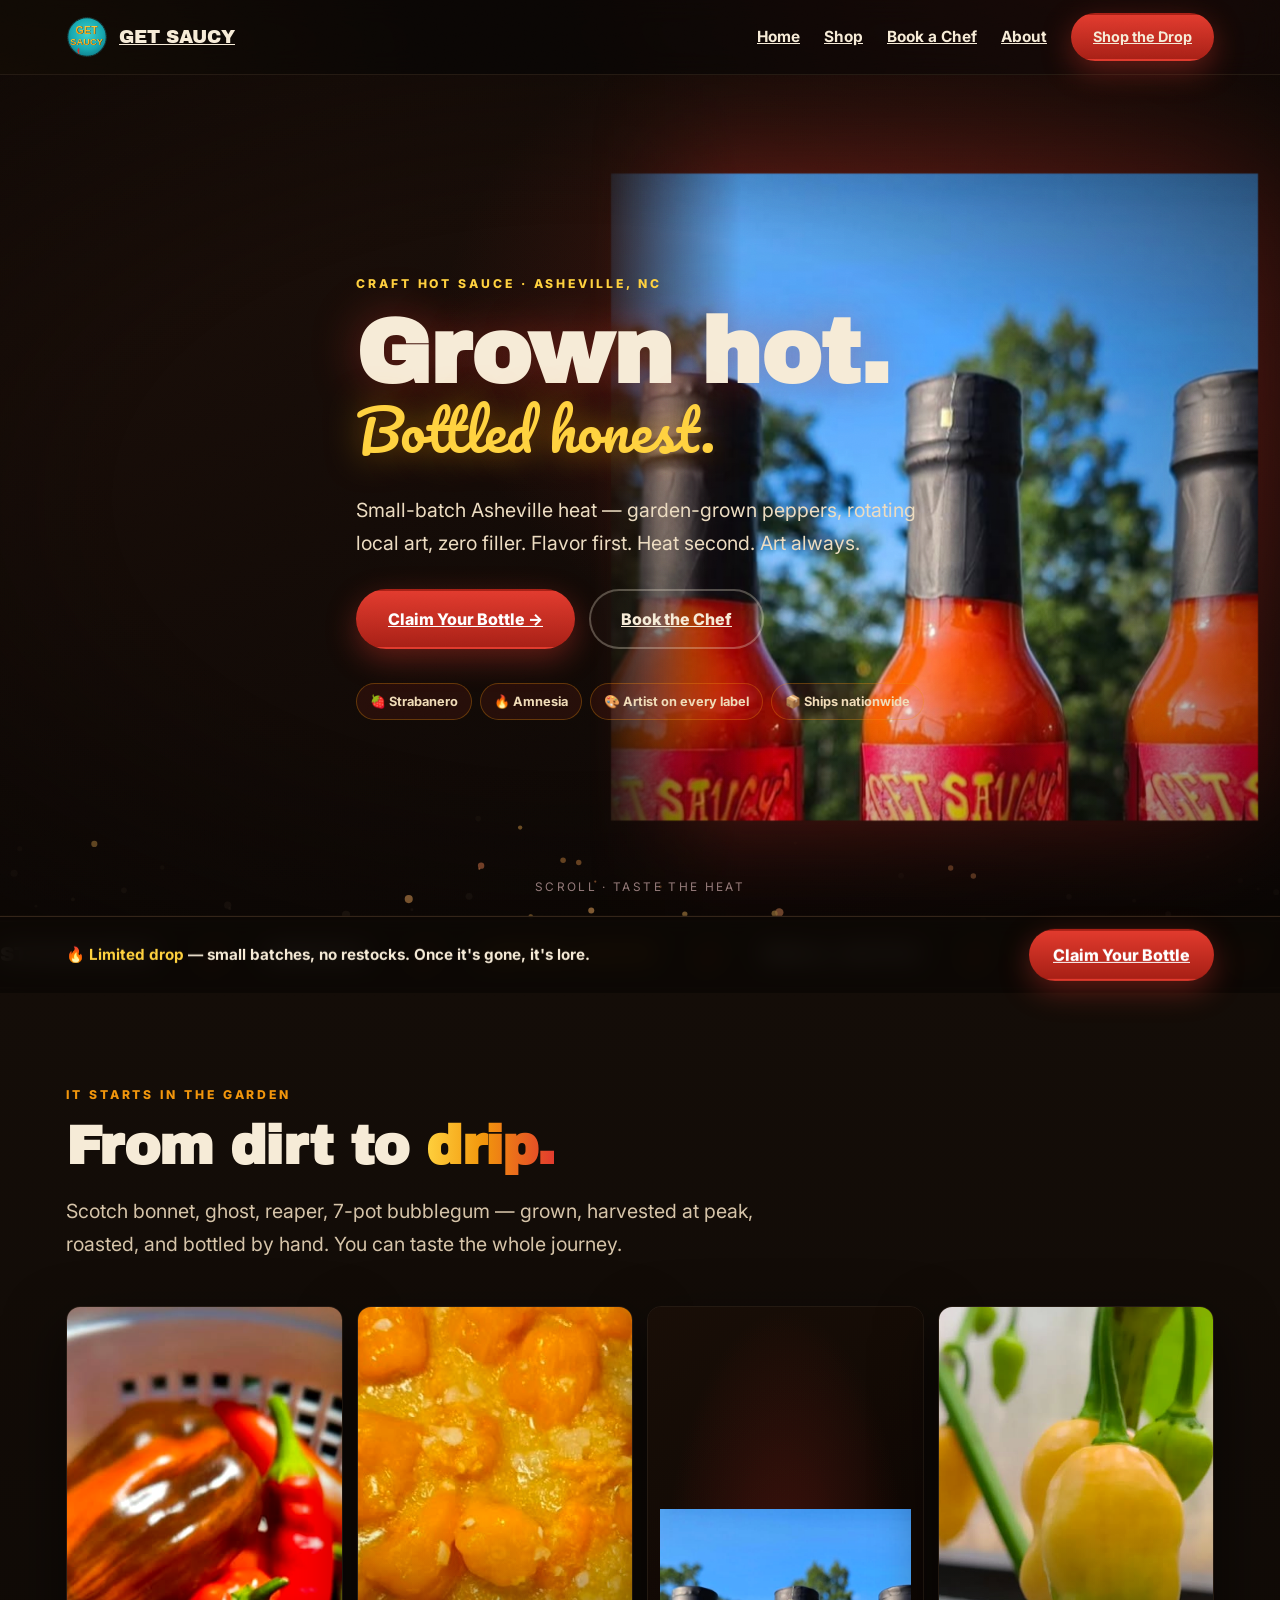
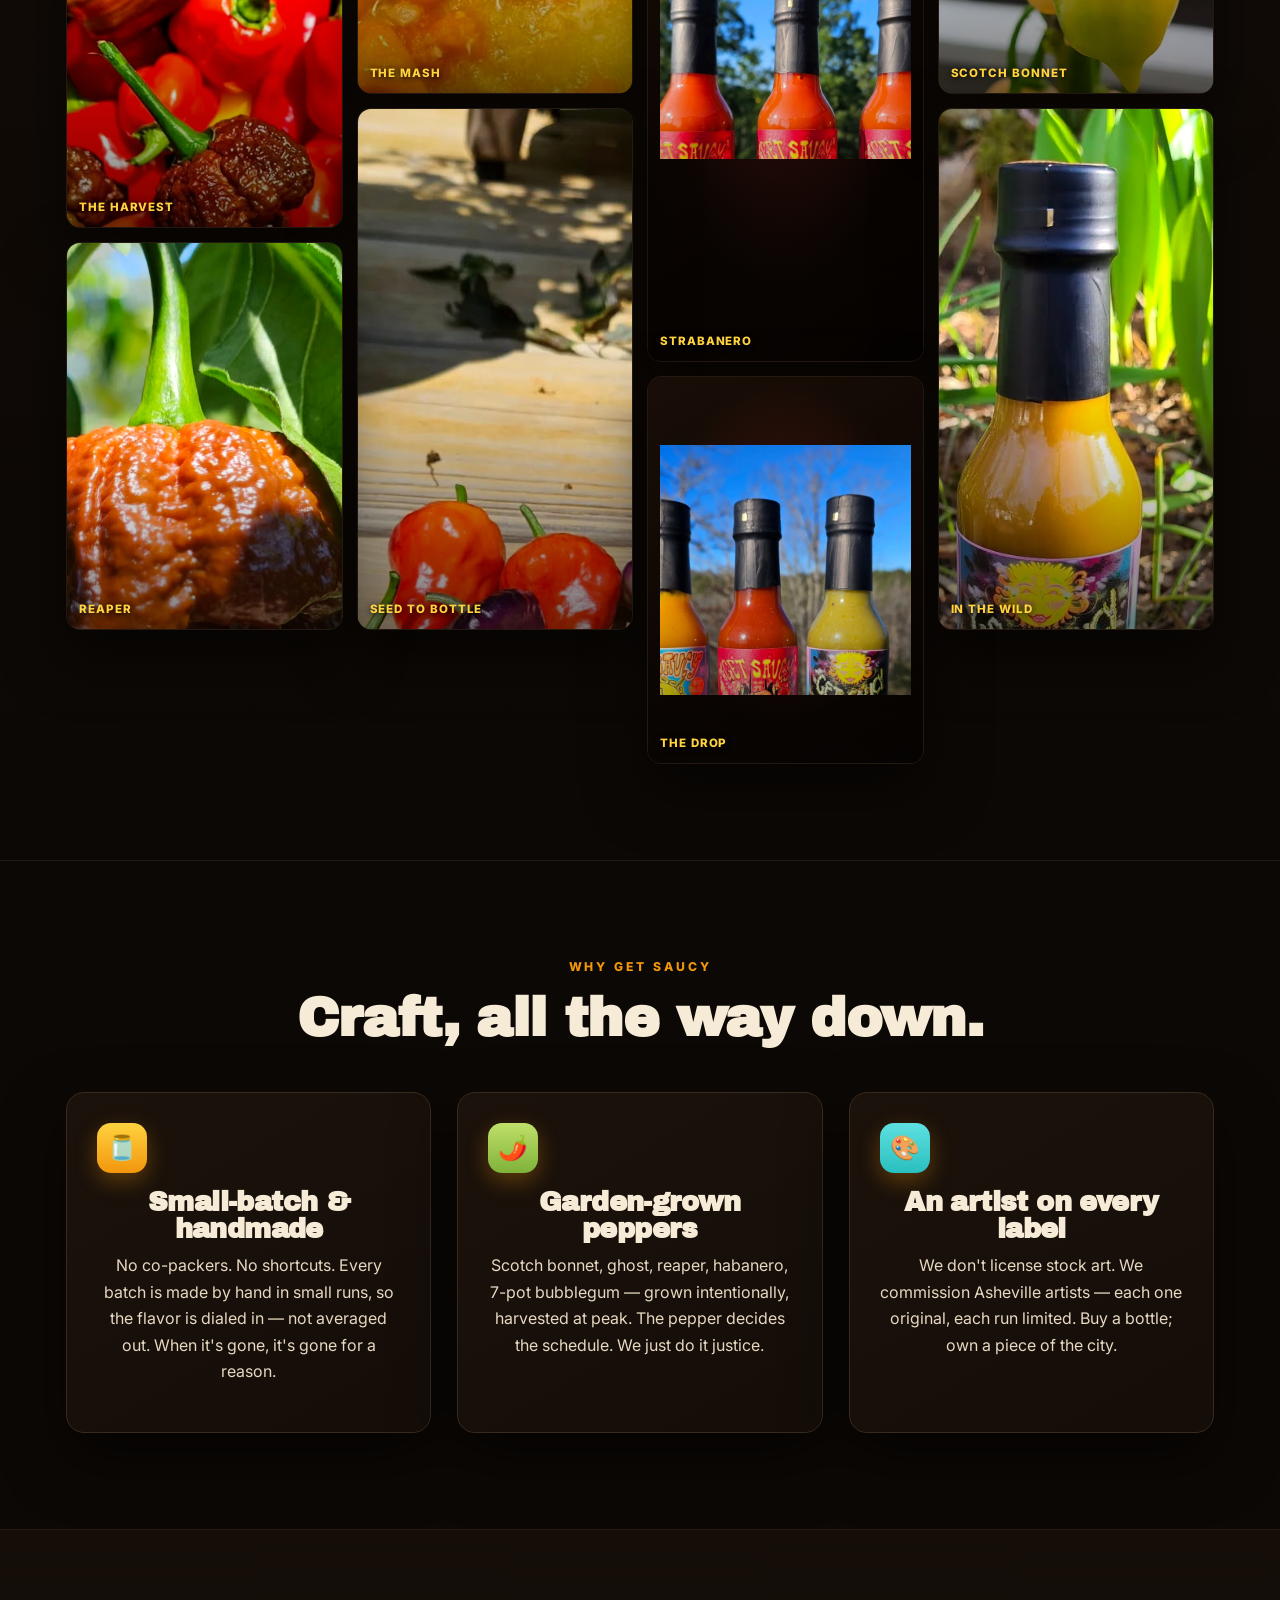
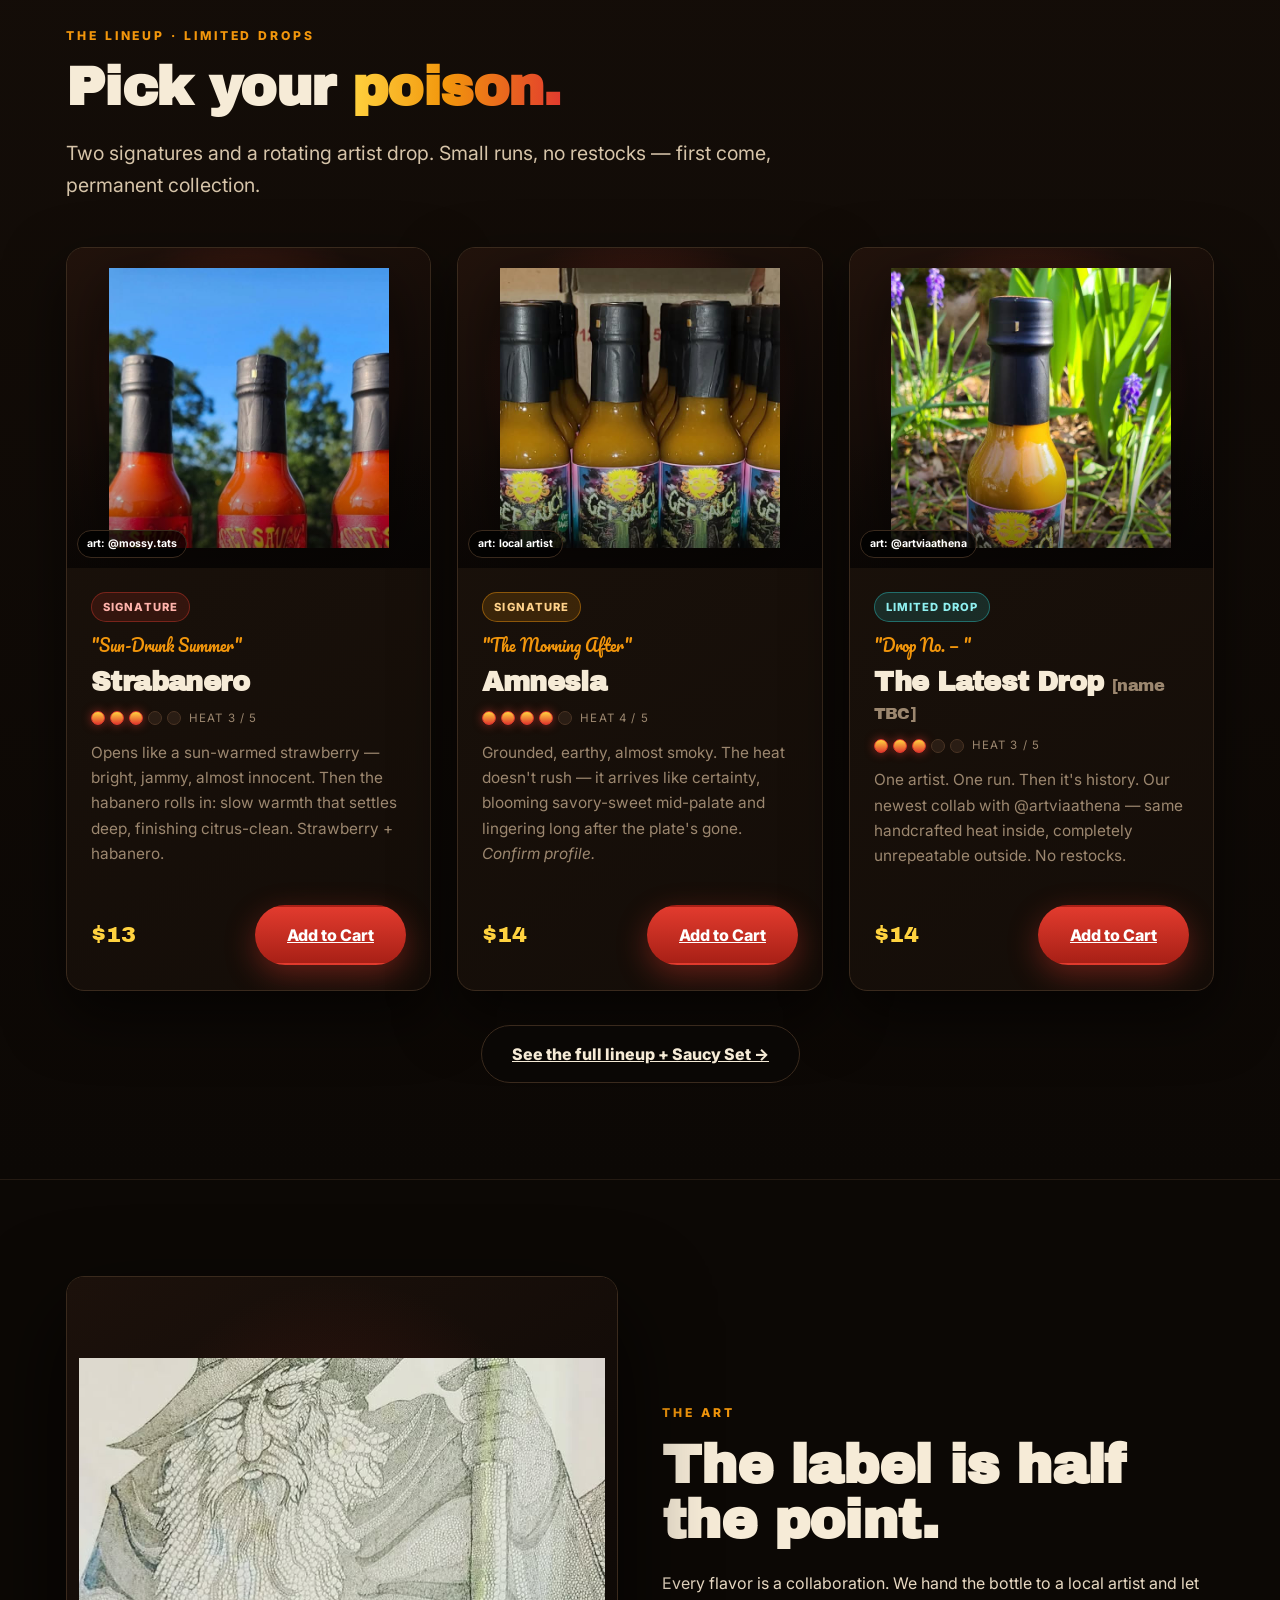
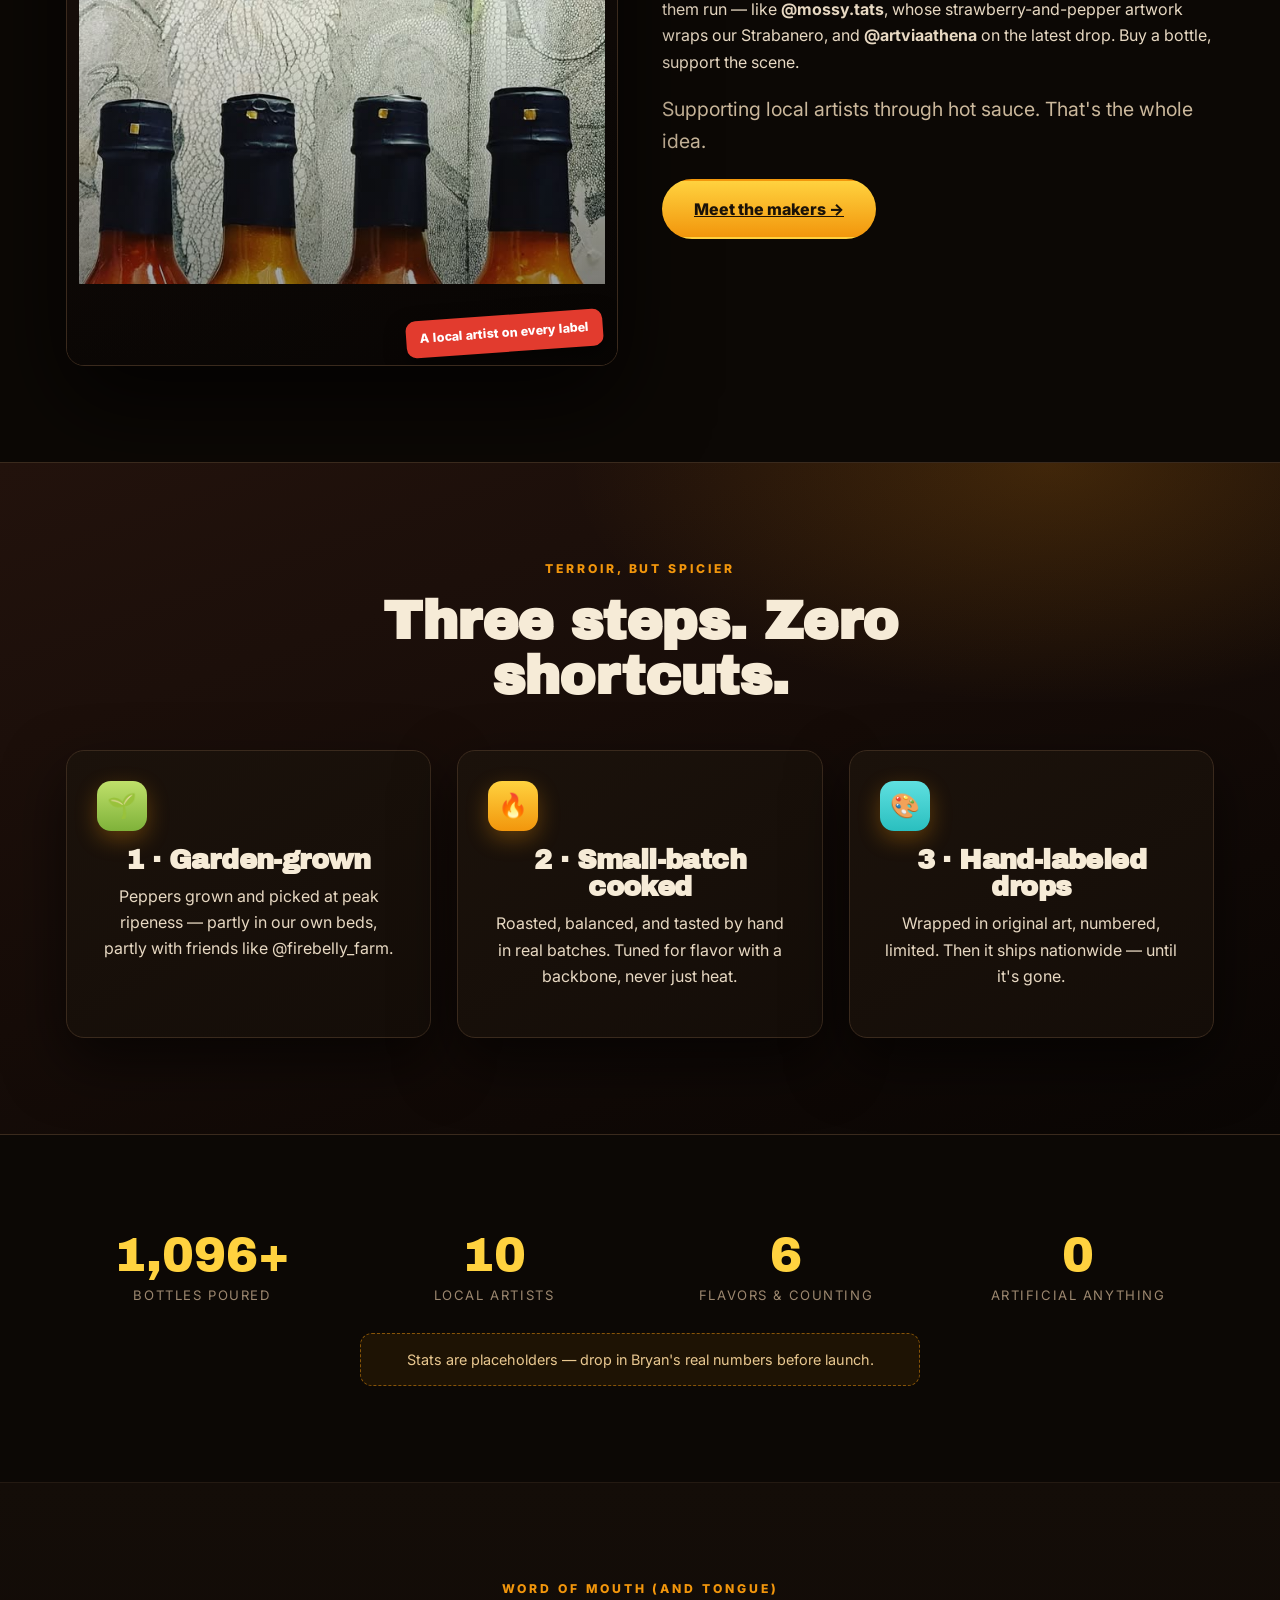
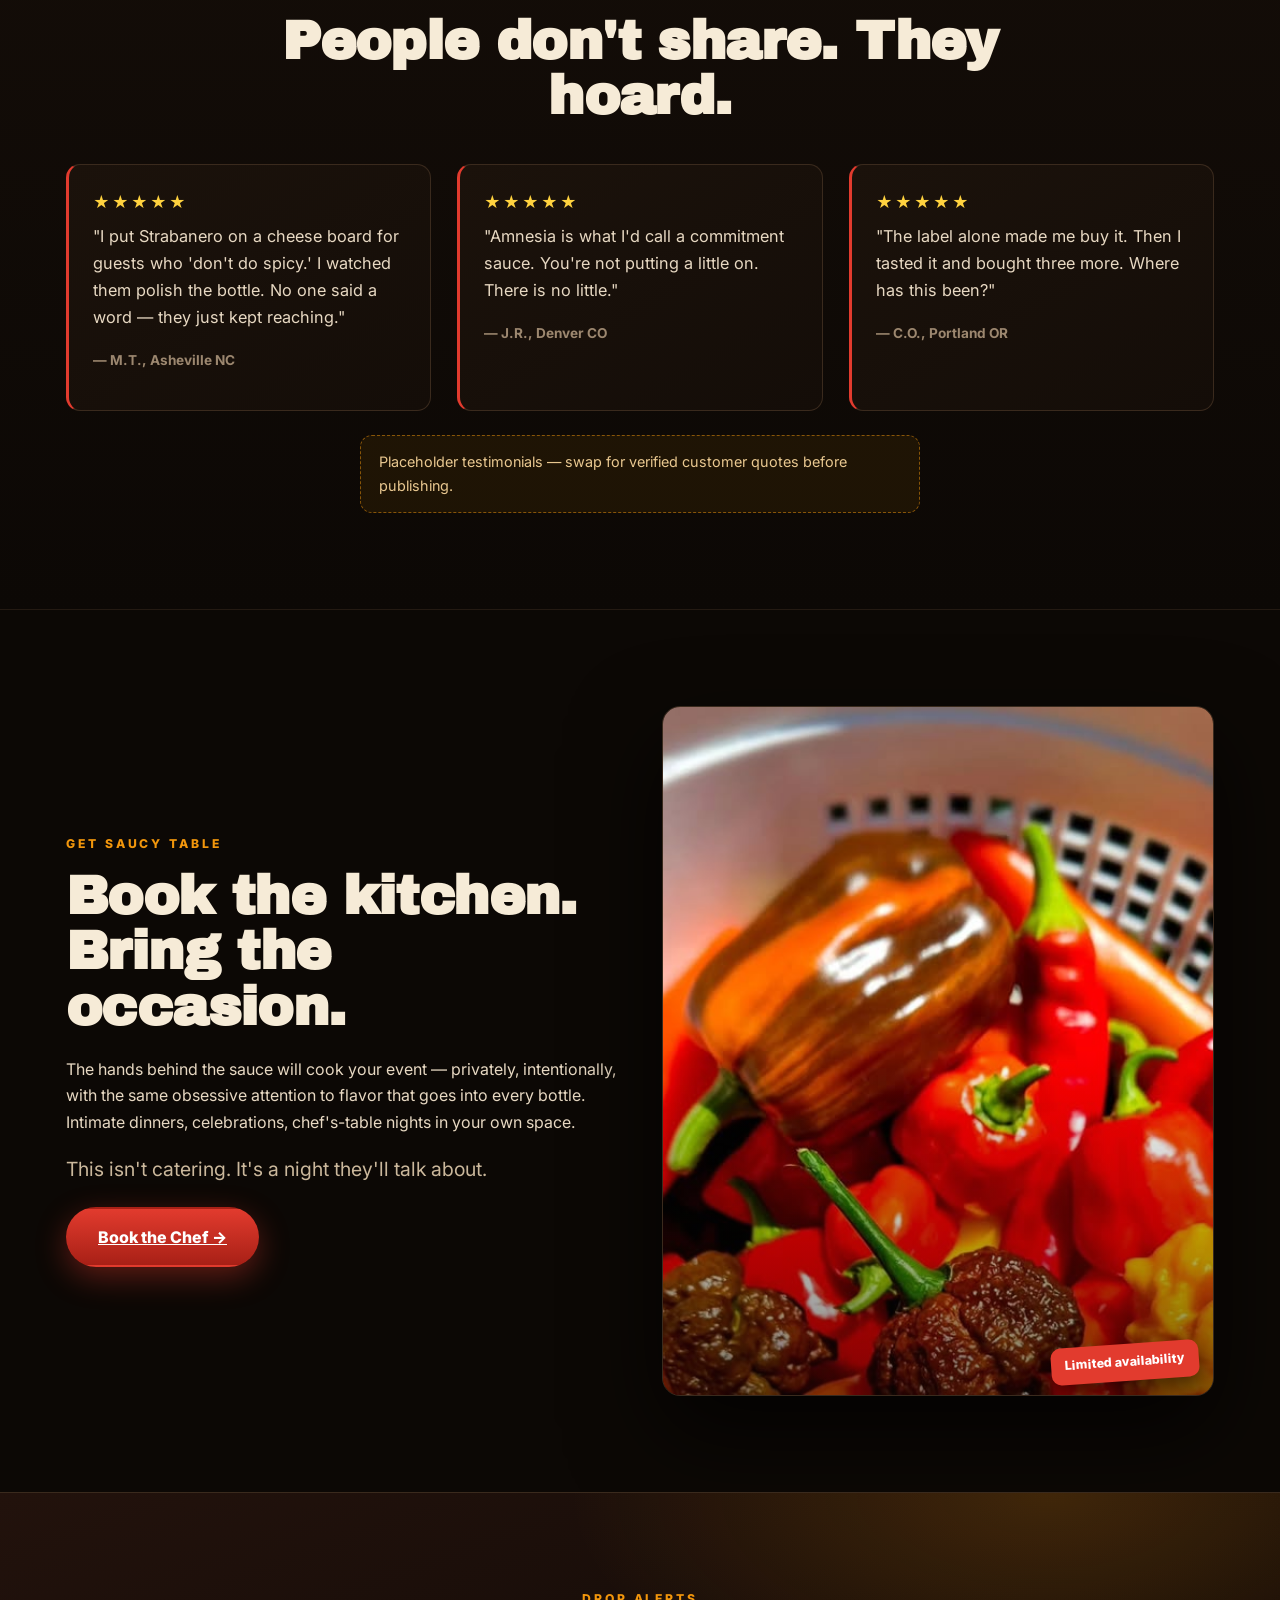
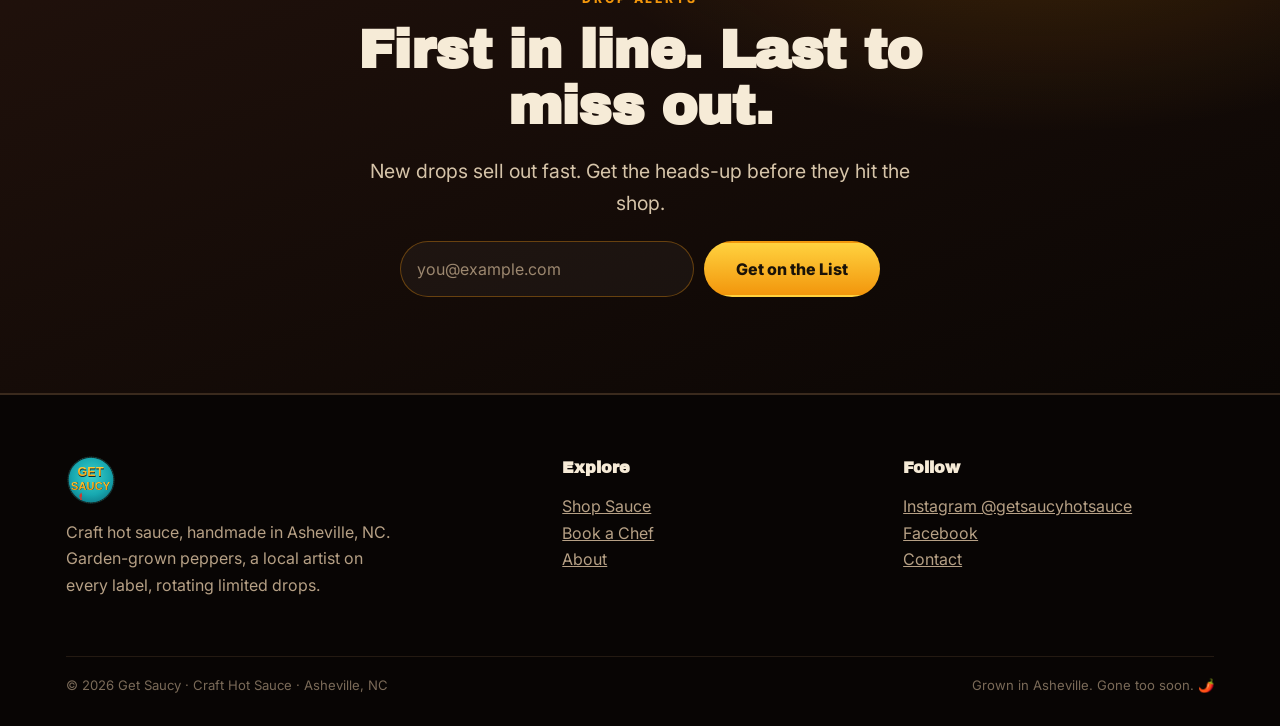
==== index.html @ 622cf320 "Initial commit" ====
<!DOCTYPE html>
<html lang="en">
<head>
<meta charset="UTF-8">
<meta name="viewport" content="width=device-width, initial-scale=1">
<title>Get Saucy — Craft Hot Sauce, Asheville NC | Grown Hot. Bottled Honest.</title>
<meta name="description" content="Small-batch craft hot sauce from Asheville, NC. Garden-grown peppers, a different local artist on every label, rotating limited drops. Flavor first, heat second, art always.">
<meta property="og:title" content="Get Saucy — Craft Hot Sauce, Asheville NC">
<meta property="og:description" content="Garden-grown peppers. Small-batch heat. A local artist on every label. Rotating limited drops.">
<meta property="og:type" content="website">
<meta property="og:image" content="assets/gs-strabanero.jpg">
<link rel="icon" href="assets/logo.svg">
<link rel="preconnect" href="https://fonts.googleapis.com">
<link rel="preconnect" href="https://fonts.gstatic.com" crossorigin>
<link href="https://fonts.googleapis.com/css2?family=Archivo+Black&family=Inter:wght@400;600;700;800&family=Pacifico&display=swap" rel="stylesheet">
<link rel="stylesheet" href="assets/styles.css">
</head>
<body>
<a class="skip-link" href="#main">Skip to content</a>
<div class="cursor-glow" aria-hidden="true"></div>

<header class="nav">
  <div class="wrap">
    <a class="brandmark" href="index.html"><img src="assets/logo.svg" alt="Get Saucy"><span>GET SAUCY</span></a>
    <button class="nav-toggle" aria-label="Menu" aria-expanded="false">☰</button>
    <nav class="navlinks" id="nav">
      <a href="index.html">Home</a>
      <a href="shop.html">Shop</a>
      <a href="book.html">Book a Chef</a>
      <a href="about.html">About</a>
      <a class="btn btn-primary btn-magnetic" href="shop.html">Shop the Drop</a>
    </nav>
  </div>
</header>

<main id="main">

<!-- HERO -->
<section class="hero">
  <canvas class="hero__canvas" aria-hidden="true"></canvas>
  <img class="hero__img" src="assets/gs-strabanero.jpg" alt="Get Saucy Strabanero bottles glowing in golden light" loading="eager">
  <div class="wrap">
    <p class="eyebrow reveal">Craft Hot Sauce · Asheville, NC</p>
    <h1 class="reveal" data-delay="80">Grown hot.<span class="script">Bottled honest.</span></h1>
    <p class="lead reveal" data-delay="160">Small-batch Asheville heat — garden-grown peppers, rotating local art, zero filler. Flavor first. Heat second. Art always.</p>
    <div class="hero-cta reveal" data-delay="240">
      <a class="btn btn-primary btn-magnetic" href="shop.html">Claim Your Bottle →</a>
      <a class="btn btn-ghost" href="book.html">Book the Chef</a>
    </div>
    <div class="heat-strip reveal" data-delay="320">
      <span>🍓 Strabanero</span><span>🔥 Amnesia</span><span>🎨 Artist on every label</span><span>📦 Ships nationwide</span>
    </div>
  </div>
  <div class="scroll-cue" aria-hidden="true">Scroll · taste the heat</div>
</section>

<!-- MARQUEE -->
<div class="marquee" aria-hidden="true">
  <div class="marquee__track">
    <span>STRABANERO <i>🌶️</i> AMNESIA <i>🌶️</i> <em class="accent">LIMITED DROPS</em> <i>🌶️</i> SMALL BATCH <i>🌶️</i> ASHEVILLE NC <i>🌶️</i> A LOCAL ARTIST ON EVERY LABEL <i>🌶️</i></span>
    <span>STRABANERO <i>🌶️</i> AMNESIA <i>🌶️</i> <em class="accent">LIMITED DROPS</em> <i>🌶️</i> SMALL BATCH <i>🌶️</i> ASHEVILLE NC <i>🌶️</i> A LOCAL ARTIST ON EVERY LABEL <i>🌶️</i></span>
  </div>
</div>

<!-- CASCADE GALLERY -->
<section class="band">
  <div class="wrap">
    <div class="section-head reveal">
      <p class="eyebrow">It starts in the garden</p>
      <h2>From dirt to <span class="fire-text">drip.</span></h2>
      <p class="lead">Scotch bonnet, ghost, reaper, 7-pot bubblegum — grown, harvested at peak, roasted, and bottled by hand. You can taste the whole journey.</p>
    </div>
    <div class="cascade">
      <figure class="c1 reveal-scale"><img src="assets/gs-pepper-pick.jpg" alt="Fresh pepper harvest in a colander" loading="lazy"><figcaption>The harvest</figcaption></figure>
      <figure class="c2 reveal-scale" data-delay="90"><img src="assets/gs-bottles-soon.jpg" alt="Golden pepper mash mid-batch" loading="lazy"><figcaption>The mash</figcaption></figure>
      <figure class="c3 reveal-scale" data-delay="180"><img class="fit-contain" src="assets/gs-strabanero.jpg" alt="Strabanero bottles" loading="lazy"><figcaption>Strabanero</figcaption></figure>
      <figure class="c4 reveal-scale" data-delay="120"><img src="assets/gs-peppers-badbrains.jpg" alt="Scotch bonnet pepper on the plant" loading="lazy"><figcaption>Scotch bonnet</figcaption></figure>
      <figure class="c5 reveal-scale" data-delay="200"><img src="assets/gs-pepper-ufo.jpg" alt="Cherry peppers and seeds" loading="lazy"><figcaption>Seed to bottle</figcaption></figure>
      <figure class="c6 reveal-scale" data-delay="160"><img src="assets/gs-amnesia.jpg" alt="Ripe reaper pepper" loading="lazy"><figcaption>Reaper</figcaption></figure>
      <figure class="c7 reveal-scale" data-delay="240"><img src="assets/gs-flavor-athena.jpg" alt="A Get Saucy bottle in the garden" loading="lazy"><figcaption>In the wild</figcaption></figure>
      <figure class="c8 reveal-scale" data-delay="280"><img class="fit-contain" src="assets/gs-bottles-batch3.jpg" alt="Bottle trio against blue sky" loading="lazy"><figcaption>The drop</figcaption></figure>
    </div>
  </div>
</section>

<!-- WHY US -->
<section class="center">
  <div class="wrap">
    <div class="section-head reveal" style="margin:0 auto 46px">
      <p class="eyebrow">Why Get Saucy</p>
      <h2>Craft, all the way down.</h2>
    </div>
    <div class="grid grid-3" data-stagger>
      <div class="card reveal">
        <div class="value-icon">🫙</div>
        <h3>Small-batch &amp; handmade</h3>
        <p>No co-packers. No shortcuts. Every batch is made by hand in small runs, so the flavor is dialed in — not averaged out. When it's gone, it's gone for a reason.</p>
      </div>
      <div class="card reveal">
        <div class="value-icon" style="background:linear-gradient(180deg,#bfe06a,#7FB23A)">🌶️</div>
        <h3>Garden-grown peppers</h3>
        <p>Scotch bonnet, ghost, reaper, habanero, 7-pot bubblegum — grown intentionally, harvested at peak. The pepper decides the schedule. We just do it justice.</p>
      </div>
      <div class="card reveal">
        <div class="value-icon" style="background:linear-gradient(180deg,#5fe0e0,#2ABFBF)">🎨</div>
        <h3>An artist on every label</h3>
        <p>We don't license stock art. We commission Asheville artists — each one original, each run limited. Buy a bottle; own a piece of the city.</p>
      </div>
    </div>
  </div>
</section>

<!-- PRODUCTS -->
<section class="band" id="lineup">
  <div class="wrap">
    <div class="section-head reveal">
      <p class="eyebrow">The Lineup · Limited drops</p>
      <h2>Pick your <span class="fire-text">poison.</span></h2>
      <p class="lead">Two signatures and a rotating artist drop. Small runs, no restocks — first come, permanent collection.</p>
    </div>
    <div class="grid grid-3" data-stagger>

      <article class="product reveal">
        <div class="shot"><img src="assets/gs-strabanero.jpg" alt="Strabanero hot sauce" loading="lazy"><span class="artist-credit">art: @mossy.tats</span></div>
        <div class="pbody">
          <span class="tag">Signature</span>
          <p class="dropname">"Sun-Drunk Summer"</p>
          <h3>Strabanero</h3>
          <div class="heat" data-heat="3"><span class="dots"><i class="dot"></i><i class="dot"></i><i class="dot"></i><i class="dot"></i><i class="dot"></i></span><span class="lbl">Heat 3 / 5</span></div>
          <p class="desc">Opens like a sun-warmed strawberry — bright, jammy, almost innocent. Then the habanero rolls in: slow warmth that settles deep, finishing citrus-clean. Strawberry + habanero.</p>
          <div class="prow"><span class="price">$13</span><a class="btn btn-primary btn-magnetic" href="STRIPE_PAYMENT_LINK_STRABANERO" target="_blank" rel="noopener">Add to Cart</a></div>
        </div>
      </article>

      <article class="product reveal">
        <div class="shot"><img src="assets/gs-bottles-ship.jpg" alt="Amnesia hot sauce" loading="lazy"><span class="artist-credit">art: local artist</span></div>
        <div class="pbody">
          <span class="tag" style="background:rgba(242,150,12,.16);color:#ffd28a;border-color:rgba(242,150,12,.45)">Signature</span>
          <p class="dropname">"The Morning After"</p>
          <h3>Amnesia</h3>
          <div class="heat" data-heat="4"><span class="dots"><i class="dot"></i><i class="dot"></i><i class="dot"></i><i class="dot"></i><i class="dot"></i></span><span class="lbl">Heat 4 / 5</span></div>
          <p class="desc">Grounded, earthy, almost smoky. The heat doesn't rush — it arrives like certainty, blooming savory-sweet mid-palate and lingering long after the plate's gone. <em>Confirm profile.</em></p>
          <div class="prow"><span class="price">$14</span><a class="btn btn-primary btn-magnetic" href="STRIPE_PAYMENT_LINK_AMNESIA" target="_blank" rel="noopener">Add to Cart</a></div>
        </div>
      </article>

      <article class="product reveal">
        <div class="shot"><img src="assets/gs-flavor-athena.jpg" alt="The latest limited drop" loading="lazy"><span class="artist-credit">art: @artviaathena</span></div>
        <div class="pbody">
          <span class="tag" style="background:rgba(42,191,191,.16);color:#8ff0f0;border-color:rgba(42,191,191,.45)">Limited drop</span>
          <p class="dropname">"Drop No. — "</p>
          <h3>The Latest Drop <span style="font-weight:400;font-size:.6em;color:var(--muted)">[name TBC]</span></h3>
          <div class="heat" data-heat="3"><span class="dots"><i class="dot"></i><i class="dot"></i><i class="dot"></i><i class="dot"></i><i class="dot"></i></span><span class="lbl">Heat 3 / 5</span></div>
          <p class="desc">One artist. One run. Then it's history. Our newest collab with @artviaathena — same handcrafted heat inside, completely unrepeatable outside. No restocks.</p>
          <div class="prow"><span class="price">$14</span><a class="btn btn-primary btn-magnetic" href="STRIPE_PAYMENT_LINK_DROP" target="_blank" rel="noopener">Add to Cart</a></div>
        </div>
      </article>

    </div>
    <div class="center" style="margin-top:34px"><a class="btn btn-dark" href="shop.html">See the full lineup + Saucy Set →</a></div>
  </div>
</section>

<!-- STORY / ARTIST -->
<section>
  <div class="wrap split">
    <div class="media reveal-scale">
      <img class="fit-contain" src="assets/gs-peppers-firebelly.jpg" alt="Original label artwork by a local artist" loading="lazy">
      <span class="badge-rot">A local artist on every label</span>
    </div>
    <div class="reveal" data-delay="120">
      <p class="eyebrow">The art</p>
      <h2>The label is half the point.</h2>
      <p>Every flavor is a collaboration. We hand the bottle to a local artist and let them run — like <strong>@mossy.tats</strong>, whose strawberry-and-pepper artwork wraps our Strabanero, and <strong>@artviaathena</strong> on the latest drop. Buy a bottle, support the scene.</p>
      <p class="lead" style="color:#cbb89c">Supporting local artists through hot sauce. That's the whole idea.</p>
      <a class="btn btn-ember btn-magnetic" href="about.html">Meet the makers →</a>
    </div>
  </div>
</section>

<!-- PROCESS -->
<section class="band-fire center">
  <div class="wrap">
    <div class="section-head reveal" style="margin:0 auto 46px">
      <p class="eyebrow">Terroir, but spicier</p>
      <h2>Three steps. Zero shortcuts.</h2>
    </div>
    <div class="grid grid-3" data-stagger>
      <div class="card reveal"><div class="value-icon" style="background:linear-gradient(180deg,#bfe06a,#7FB23A)">🌱</div><h3>1 · Garden-grown</h3><p>Peppers grown and picked at peak ripeness — partly in our own beds, partly with friends like @firebelly_farm.</p></div>
      <div class="card reveal"><div class="value-icon">🔥</div><h3>2 · Small-batch cooked</h3><p>Roasted, balanced, and tasted by hand in real batches. Tuned for flavor with a backbone, never just heat.</p></div>
      <div class="card reveal"><div class="value-icon" style="background:linear-gradient(180deg,#5fe0e0,#2ABFBF)">🎨</div><h3>3 · Hand-labeled drops</h3><p>Wrapped in original art, numbered, limited. Then it ships nationwide — until it's gone.</p></div>
    </div>
  </div>
</section>

<!-- STATS -->
<section class="center">
  <div class="wrap">
    <div class="stats reveal">
      <div class="stat"><div class="num" data-to="1240" data-suffix="+">0</div><div class="lbl">Bottles poured</div></div>
      <div class="stat"><div class="num" data-to="12">0</div><div class="lbl">Local artists</div></div>
      <div class="stat"><div class="num" data-to="7">0</div><div class="lbl">Flavors &amp; counting</div></div>
      <div class="stat"><div class="num" data-to="0">0</div><div class="lbl">Artificial anything</div></div>
    </div>
    <p class="note" style="max-width:560px;margin:26px auto 0">Stats are placeholders — drop in Bryan's real numbers before launch.</p>
  </div>
</section>

<!-- TESTIMONIALS -->
<section class="band">
  <div class="wrap">
    <div class="section-head reveal center" style="margin:0 auto 40px">
      <p class="eyebrow">Word of mouth (and tongue)</p>
      <h2>People don't share. They hoard.</h2>
    </div>
    <div class="grid grid-3" data-stagger>
      <div class="quote reveal"><div class="stars">★★★★★</div><p>"I put Strabanero on a cheese board for guests who 'don't do spicy.' I watched them polish the bottle. No one said a word — they just kept reaching."</p><p class="who">— M.T., Asheville NC</p></div>
      <div class="quote reveal"><div class="stars">★★★★★</div><p>"Amnesia is what I'd call a commitment sauce. You're not putting a little on. There is no little."</p><p class="who">— J.R., Denver CO</p></div>
      <div class="quote reveal"><div class="stars">★★★★★</div><p>"The label alone made me buy it. Then I tasted it and bought three more. Where has this been?"</p><p class="who">— C.O., Portland OR</p></div>
    </div>
    <p class="note" style="max-width:560px;margin:24px auto 0">Placeholder testimonials — swap for verified customer quotes before publishing.</p>
  </div>
</section>

<!-- PRIVATE CHEF -->
<section>
  <div class="wrap split">
    <div class="reveal">
      <p class="eyebrow">Get Saucy Table</p>
      <h2>Book the kitchen. Bring the occasion.</h2>
      <p>The hands behind the sauce will cook your event — privately, intentionally, with the same obsessive attention to flavor that goes into every bottle. Intimate dinners, celebrations, chef's-table nights in your own space.</p>
      <p class="lead" style="color:#cbb89c">This isn't catering. It's a night they'll talk about.</p>
      <a class="btn btn-primary btn-magnetic" href="book.html">Book the Chef →</a>
    </div>
    <div class="media reveal-scale" data-delay="120">
      <img src="assets/gs-pepper-pick.jpg" alt="Fresh peppers, ready to cook" loading="lazy">
      <span class="badge-rot">Limited availability</span>
    </div>
  </div>
</section>

<!-- NEWSLETTER -->
<section class="band-fire center">
  <div class="wrap" style="max-width:640px">
    <div class="reveal">
      <p class="eyebrow">Drop alerts</p>
      <h2>First in line. Last to miss out.</h2>
      <p class="lead">New drops sell out fast. Get the heads-up before they hit the shop.</p>
      <!-- Setup: replace action with your Formspree endpoint -->
      <form class="subscribe" action="https://formspree.io/f/YOUR_FORMSPREE_ID" method="POST">
        <input type="email" name="email" placeholder="you@example.com" aria-label="Email" required>
        <button class="btn btn-ember btn-magnetic" type="submit">Get on the List</button>
      </form>
    </div>
  </div>
</section>

</main>

<footer>
  <div class="wrap">
    <div class="cols">
      <div>
        <a class="brandmark" href="index.html" style="color:var(--cream)"><img src="assets/logo.svg" alt="Get Saucy" style="height:50px"></a>
        <p style="margin-top:14px;max-width:340px">Craft hot sauce, handmade in Asheville, NC. Garden-grown peppers, a local artist on every label, rotating limited drops.</p>
      </div>
      <div><h4>Explore</h4><p><a href="shop.html">Shop Sauce</a><br><a href="book.html">Book a Chef</a><br><a href="about.html">About</a></p></div>
      <div><h4>Follow</h4><p><a href="https://www.instagram.com/getsaucyhotsauce/" target="_blank" rel="noopener">Instagram @getsaucyhotsauce</a><br><a href="https://www.facebook.com/bryan.clark.299631" target="_blank" rel="noopener">Facebook</a><br><a href="about.html#contact">Contact</a></p></div>
    </div>
    <div class="legal"><span>© <span id="yr"></span> Get Saucy · Craft Hot Sauce · Asheville, NC</span><span>Grown in Asheville. Gone too soon. 🌶️</span></div>
  </div>
</footer>

<!-- STICKY BUY BAR -->
<div class="buybar" aria-hidden="true">
  <div class="wrap">
    <div class="txt">🔥 <b>Limited drop</b> — small batches, no restocks. Once it's gone, it's lore.</div>
    <a class="btn btn-primary btn-magnetic" href="shop.html">Claim Your Bottle</a>
  </div>
</div>

<script src="assets/motion.js" defer></script>
</body>
</html>
---- assets/styles.css ----
/* ============================================================
   GET SAUCY — Flagship "Smoke & Fire" Theme
   Asheville craft hot sauce · dark, cinematic, mouthwatering
   ============================================================ */

:root{
  --bg:#0c0805;
  --bg-2:#140d08;
  --bg-3:#1b120b;
  --bg-4:#241710;
  --line:#3a2a1d;
  --line-soft:#241a12;
  --red:#E23B2E;
  --red-deep:#a82016;
  --ember:#F2960C;
  --gold:#FFD23F;
  --teal:#2ABFBF;
  --lime:#9BC53D;
  --cream:#F6EBD7;
  --text:#E7D8C2;
  --muted:#9c876f;
  --maxw:1200px;
  --radius:18px;
  /* easings */
  --e-expo:cubic-bezier(.16,1,.3,1);
  --e-circ:cubic-bezier(.85,0,.15,1);
  --e-spring:cubic-bezier(.34,1.56,.64,1);
  --glow-red:0 0 0 1px rgba(226,59,46,.4),0 18px 50px rgba(226,59,46,.30);
  --shadow:0 24px 60px rgba(0,0,0,.6);
  --shadow-lg:0 36px 90px rgba(0,0,0,.75);
}

*{box-sizing:border-box}
html{scroll-behavior:smooth}
body{
  margin:0;
  font-family:'Inter',system-ui,-apple-system,Segoe UI,Roboto,sans-serif;
  color:var(--text);
  background:var(--bg);
  line-height:1.65;
  -webkit-font-smoothing:antialiased;
  overflow-x:hidden;
}
/* ambient fire wash, fixed */
body::before{
  content:"";position:fixed;inset:0;z-index:-2;pointer-events:none;
  background:
    radial-gradient(900px 600px at 85% -5%,rgba(226,59,46,.20),transparent 60%),
    radial-gradient(800px 600px at 0% 12%,rgba(242,150,12,.13),transparent 55%),
    radial-gradient(1000px 800px at 50% 120%,rgba(226,59,46,.10),transparent 60%),
    var(--bg);
}
/* film grain overlay */
body::after{
  content:"";position:fixed;inset:0;z-index:9990;pointer-events:none;opacity:.05;mix-blend-mode:overlay;
  background-image:url("data:image/svg+xml,%3Csvg xmlns='http://www.w3.org/2000/svg' width='160' height='160'%3E%3Cfilter id='n'%3E%3CfeTurbulence type='fractalNoise' baseFrequency='0.9' numOctaves='2'/%3E%3C/filter%3E%3Crect width='100%25' height='100%25' filter='url(%23n)'/%3E%3C/svg%3E");
}
img{max-width:100%;display:block}
a{color:var(--ember)}
a:hover{color:var(--gold)}
.wrap{max-width:var(--maxw);margin:0 auto;padding:0 26px}

/* cursor glow (desktop only) */
.cursor-glow{position:fixed;top:0;left:0;width:380px;height:380px;border-radius:50%;pointer-events:none;z-index:5;
  background:radial-gradient(circle,rgba(226,59,46,.10) 0%,rgba(242,150,12,.04) 35%,transparent 70%);
  transform:translate(-50%,-50%);transition:opacity .3s;will-change:transform;opacity:0}
@media (hover:none){.cursor-glow{display:none}}

/* skip link */
.skip-link{position:absolute;left:-9999px;top:0;background:var(--gold);color:#1a1208;padding:10px 16px;border-radius:0 0 8px 0;font-weight:800;z-index:10000}
.skip-link:focus{left:0}

/* ---------- Type ---------- */
h1,h2,h3,.display{font-family:'Archivo Black','Arial Black',sans-serif;line-height:1.02;letter-spacing:-.6px;margin:0 0 .4em;color:var(--cream)}
h1{font-size:clamp(2.8rem,7vw,6rem)}
h2{font-size:clamp(2rem,4.4vw,3.4rem)}
h3{font-size:clamp(1.2rem,2.4vw,1.7rem)}
.script{font-family:'Pacifico',cursive;font-weight:400;letter-spacing:0;color:var(--ember);text-shadow:0 0 34px rgba(242,150,12,.55)}
.eyebrow{font-family:'Inter',sans-serif;font-weight:800;text-transform:uppercase;letter-spacing:.24em;font-size:.76rem;color:var(--ember)}
p{margin:0 0 1.1em}
.lead{font-size:1.22rem;color:#d6c4a9}
.fire-text{background:linear-gradient(92deg,var(--gold),var(--ember) 45%,var(--red));-webkit-background-clip:text;background-clip:text;color:transparent}

/* ---------- Buttons ---------- */
.btn{display:inline-flex;align-items:center;gap:8px;font-weight:800;font-family:'Inter',sans-serif;padding:15px 30px;border-radius:999px;border:2px solid transparent;cursor:pointer;transition:transform .5s var(--e-spring),box-shadow .25s ease,background .2s ease,color .2s ease;font-size:1rem;will-change:transform}
.btn-primary{background:linear-gradient(180deg,var(--red),var(--red-deep));color:#fff;box-shadow:0 10px 30px rgba(226,59,46,.38)}
.btn-primary:hover{box-shadow:var(--glow-red);color:#fff}
.btn-ember{background:linear-gradient(180deg,var(--gold),var(--ember));color:#1a1208}
.btn-ember:hover{box-shadow:0 0 0 1px rgba(242,150,12,.5),0 18px 50px rgba(242,150,12,.3);color:#1a1208}
.btn-ghost{background:rgba(255,255,255,.02);border-color:rgba(246,235,215,.28);color:var(--cream)}
.btn-ghost:hover{border-color:var(--gold);color:var(--gold);background:rgba(255,210,63,.06)}
.btn-dark{background:#0a0705;border:1px solid var(--line);color:var(--cream)}
.btn-dark:hover{border-color:var(--ember);color:var(--gold)}
.btn:focus-visible{outline:2px solid var(--gold);outline-offset:4px}

/* ---------- Reveal animation ---------- */
.reveal{opacity:0;transform:translateY(34px);transition:opacity .8s var(--e-expo),transform .8s var(--e-expo)}
.reveal.in{opacity:1;transform:none}
.reveal-scale{opacity:0;transform:scale(.94);transition:opacity .8s var(--e-expo),transform .8s var(--e-expo)}
.reveal-scale.in{opacity:1;transform:none}

/* ---------- Header ---------- */
.nav{position:sticky;top:0;z-index:60;background:rgba(10,7,5,.7);backdrop-filter:blur(14px);border-bottom:1px solid var(--line-soft)}
.nav .wrap{display:flex;align-items:center;justify-content:space-between;padding:13px 26px;gap:16px}
.brandmark{display:flex;align-items:center;gap:11px;font-family:'Archivo Black',sans-serif;font-size:1.15rem;color:var(--cream)}
.brandmark img{height:42px;width:auto}
.navlinks{display:flex;align-items:center;gap:24px;flex-wrap:wrap}
.navlinks a{color:var(--cream);font-weight:700;font-size:.96rem}
.navlinks a:hover{color:var(--ember)}
.navlinks .btn{padding:10px 20px;font-size:.9rem}
.nav-toggle{display:none;background:none;border:0;font-size:1.6rem;cursor:pointer;color:var(--cream)}

/* ---------- Hero ---------- */
.hero{position:relative;min-height:94vh;display:flex;align-items:center;overflow:hidden;border-bottom:1px solid var(--line-soft);
  background:radial-gradient(900px 600px at 78% 30%,rgba(226,59,46,.30),transparent 62%),linear-gradient(160deg,#1c0f09,#0a0604)}
.hero__canvas{position:absolute;inset:0;z-index:1;pointer-events:none;mix-blend-mode:screen;opacity:.9}
.hero__img{position:absolute;right:0;top:50%;transform:translateY(-50%);height:100%;width:54%;object-fit:contain;object-position:center right;padding:30px 22px;z-index:1;
  filter:drop-shadow(0 0 60px rgba(226,59,46,.45)) drop-shadow(0 30px 60px rgba(0,0,0,.6));
  -webkit-mask-image:linear-gradient(90deg,transparent,#000 22%);mask-image:linear-gradient(90deg,transparent,#000 22%);will-change:transform}
.hero::after{content:"";position:absolute;inset:0;z-index:2;pointer-events:none;
  background:radial-gradient(ellipse 95% 85% at 45% 50%,transparent 38%,rgba(8,5,3,.9) 100%)}
.hero .wrap{position:relative;z-index:3;padding:90px 26px}
.hero h1{color:var(--cream);text-shadow:0 0 48px rgba(226,59,46,.4)}
.hero h1 .script{display:block;color:var(--gold);font-size:.62em;margin-top:.05em}
.hero .lead{color:#ecdcc1;max-width:560px}
.hero .eyebrow{color:var(--gold)}
.hero-cta{display:flex;gap:14px;flex-wrap:wrap;margin-top:30px}
.heat-strip{display:flex;gap:8px;margin-top:34px;flex-wrap:wrap}
.heat-strip span{font-size:.8rem;font-weight:700;background:rgba(226,59,46,.10);border:1px solid rgba(242,150,12,.3);padding:7px 13px;border-radius:999px;color:#f0dcb8}
.scroll-cue{position:absolute;left:50%;bottom:22px;transform:translateX(-50%);z-index:3;color:#caa;font-size:.74rem;letter-spacing:.2em;text-transform:uppercase;animation:bob 1.8s ease-in-out infinite;opacity:.7}
@keyframes bob{0%,100%{transform:translate(-50%,0)}50%{transform:translate(-50%,8px)}}

/* ---------- Marquee ---------- */
.marquee{overflow:hidden;border-top:1px solid var(--line);border-bottom:1px solid var(--line);background:linear-gradient(180deg,#150d07,#0c0805);padding:16px 0}
.marquee__track{display:flex;gap:2.6rem;width:max-content;animation:marquee 26s linear infinite}
.marquee:hover .marquee__track{animation-play-state:paused}
.marquee span{font-family:'Archivo Black',sans-serif;font-size:1.25rem;color:var(--cream);display:flex;align-items:center;gap:2.6rem;white-space:nowrap}
.marquee span i{color:var(--red);font-style:normal}
.marquee .accent{color:var(--ember)}
@keyframes marquee{to{transform:translateX(-50%)}}

/* ---------- Sections ---------- */
section{padding:96px 0;position:relative}
.section-head{max-width:720px;margin-bottom:46px}
.center{text-align:center}
.center .section-head{margin-left:auto;margin-right:auto}
.band{background:linear-gradient(180deg,var(--bg-2),var(--bg));border-top:1px solid var(--line-soft);border-bottom:1px solid var(--line-soft)}
.band-fire{background:radial-gradient(800px 400px at 82% 0,rgba(242,150,12,.18),transparent 60%),linear-gradient(160deg,#22120c,#0a0604);border-top:1px solid var(--line);border-bottom:1px solid var(--line)}

/* ---------- Cascade gallery (offset masonry) ---------- */
.cascade{display:grid;grid-template-columns:repeat(4,1fr);grid-auto-rows:120px;gap:14px}
.cascade figure{margin:0;overflow:hidden;border-radius:14px;position:relative;box-shadow:var(--shadow);border:1px solid var(--line-soft)}
.cascade figure img{width:100%;height:100%;object-fit:cover;transition:transform .9s var(--e-expo);filter:saturate(1.05) contrast(1.03)}
/* bottle/label shots: contain so the label is never cropped */
.fit-contain img,img.fit-contain{object-fit:contain!important;background:radial-gradient(62% 62% at 50% 45%,rgba(226,59,46,.22),transparent 72%),linear-gradient(150deg,#1c110b,#070504);padding:12px}
.cascade figure:hover img{transform:scale(1.07)}
.cascade figure::after{content:"";position:absolute;inset:0;background:linear-gradient(180deg,transparent 55%,rgba(8,5,3,.55));pointer-events:none}
.cascade figcaption{position:absolute;left:12px;bottom:10px;z-index:2;font-size:.72rem;font-weight:800;letter-spacing:.08em;text-transform:uppercase;color:var(--gold);text-shadow:0 1px 6px #000}
.c1{grid-column:1;grid-row:1/span 4;transform:rotate(-1.4deg)}
.c2{grid-column:2;grid-row:1/span 3}
.c3{grid-column:3;grid-row:1/span 5;transform:rotate(1deg)}
.c4{grid-column:4;grid-row:1/span 3}
.c5{grid-column:2;grid-row:4/span 4;transform:rotate(.8deg)}
.c6{grid-column:1;grid-row:5/span 3}
.c7{grid-column:4;grid-row:4/span 4;transform:rotate(-1deg)}
.c8{grid-column:3;grid-row:6/span 3}

/* ---------- Cards / grids ---------- */
.grid{display:grid;gap:26px}
.grid-3{grid-template-columns:repeat(3,1fr)}
.grid-2{grid-template-columns:repeat(2,1fr)}
.card{background:linear-gradient(150deg,var(--bg-3),var(--bg-2));border-radius:var(--radius);padding:30px;box-shadow:var(--shadow);border:1px solid var(--line);position:relative;overflow:hidden}
.card h3{margin-bottom:.3em}
.value-icon{width:50px;height:50px;border-radius:14px;display:grid;place-items:center;font-size:1.5rem;margin-bottom:16px;background:linear-gradient(180deg,var(--gold),var(--ember));color:#1a1208;box-shadow:0 8px 22px rgba(242,150,12,.32)}

/* ---------- Product cards ---------- */
.product{background:linear-gradient(150deg,var(--bg-3),var(--bg-2));border-radius:var(--radius);overflow:hidden;box-shadow:var(--shadow);border:1px solid var(--line);display:flex;flex-direction:column;transition:transform .35s var(--e-expo),box-shadow .35s ease,border-color .35s ease}
.product:hover{transform:translateY(-8px);box-shadow:var(--shadow-lg),var(--glow-red);border-color:rgba(226,59,46,.55)}
.product .shot{position:relative;height:320px;overflow:hidden;background:radial-gradient(220px 220px at 50% 42%,rgba(226,59,46,.4),transparent 72%),linear-gradient(160deg,#22130c,#070504)}
/* product bottles use CONTAIN so the label is never cropped */
.product .shot img{position:absolute;inset:0;width:100%;height:100%;object-fit:contain;object-position:center;padding:20px;transition:transform .9s var(--e-expo);filter:drop-shadow(0 18px 30px rgba(0,0,0,.55))}
.product:hover .shot img{transform:scale(1.06)}
.product .shot .artist-credit{position:absolute;bottom:10px;left:10px;z-index:3;font-size:.66rem;font-weight:700;background:rgba(0,0,0,.72);color:#fff;padding:4px 9px;border-radius:999px;border:1px solid var(--line)}
.product .shot::after{content:"";position:absolute;inset:0;background:linear-gradient(180deg,transparent 60%,rgba(8,5,3,.6));pointer-events:none}
.product .pbody{padding:24px;display:flex;flex-direction:column;gap:10px;flex:1}
.product .dropname{font-family:'Pacifico',cursive;color:var(--ember);font-size:1rem;margin:0}
.product h3{margin:0}
.product .desc{color:var(--muted);font-size:.96rem;flex:1}
.product .prow{display:flex;align-items:center;justify-content:space-between;margin-top:10px}
.price{font-family:'Archivo Black',sans-serif;font-size:1.4rem;color:var(--gold)}
.tag{display:inline-block;font-size:.7rem;font-weight:800;text-transform:uppercase;letter-spacing:.1em;padding:5px 11px;border-radius:999px;background:rgba(226,59,46,.14);color:#ffb3ab;border:1px solid rgba(226,59,46,.4);width:max-content}

/* heat meter */
.heat{display:flex;align-items:center;gap:8px;margin:2px 0}
.heat .dots{display:flex;gap:5px}
.heat .dot{width:14px;height:14px;border-radius:50%;background:#2a1d14;border:1px solid #4a3424;transition:background .4s ease,box-shadow .4s ease}
.heat .dot.on{background:linear-gradient(180deg,var(--gold),var(--red));border-color:var(--red);box-shadow:0 0 10px rgba(226,59,46,.6)}
.heat .lbl{font-size:.72rem;color:var(--muted);text-transform:uppercase;letter-spacing:.1em}

/* ---------- Split feature ---------- */
.split{display:grid;grid-template-columns:1fr 1fr;gap:44px;align-items:center}
.split .media{border-radius:var(--radius);overflow:hidden;box-shadow:var(--shadow-lg);border:1px solid var(--line);position:relative;aspect-ratio:4/5}
.split .media img{width:100%;height:100%;object-fit:cover}
.split .media::after{content:"";position:absolute;inset:0;background:linear-gradient(180deg,transparent 50%,rgba(8,5,3,.5))}
.badge-rot{position:absolute;right:14px;bottom:14px;z-index:2;background:var(--red);color:#fff;font-weight:800;font-size:.78rem;padding:8px 14px;border-radius:10px;transform:rotate(-4deg);box-shadow:0 8px 20px rgba(0,0,0,.5)}

/* ---------- Stats ---------- */
.stats{display:grid;grid-template-columns:repeat(4,1fr);gap:20px;text-align:center}
.stat .num{font-family:'Archivo Black',sans-serif;font-size:clamp(2rem,4vw,3rem);color:var(--gold);line-height:1}
.stat .lbl{font-size:.82rem;color:var(--muted);text-transform:uppercase;letter-spacing:.12em;margin-top:6px}

/* ---------- Testimonials ---------- */
.quote{background:linear-gradient(150deg,var(--bg-3),var(--bg-2));border:1px solid var(--line);border-left:3px solid var(--red);border-radius:14px;padding:24px}
.quote p{font-size:1.02rem;color:#e7d8c2}
.quote .who{color:var(--muted);font-size:.85rem;font-weight:700}
.stars{color:var(--gold);letter-spacing:2px;margin-bottom:8px}

/* ---------- Newsletter ---------- */
.subscribe{display:flex;gap:10px;max-width:480px;margin:18px auto 0;flex-wrap:wrap;justify-content:center}
.subscribe input{flex:1;min-width:220px;padding:14px 16px;border-radius:999px;border:1px solid rgba(242,150,12,.35);background:rgba(255,255,255,.04);color:var(--cream);font:inherit}
.subscribe input::placeholder{color:#9c876f}
.subscribe input:focus{outline:none;border-color:var(--gold);box-shadow:0 0 0 3px rgba(255,210,63,.16)}

/* ---------- Packages (book page) ---------- */
.pkg{background:linear-gradient(150deg,var(--bg-3),var(--bg-2));border-radius:var(--radius);padding:30px;box-shadow:var(--shadow);border:1px solid var(--line);display:flex;flex-direction:column}
.pkg.featured{border:2px solid var(--red);box-shadow:var(--shadow),0 0 44px rgba(226,59,46,.25);position:relative}
.pkg.featured::before{content:"Most booked";position:absolute;top:-13px;left:50%;transform:translateX(-50%);background:var(--red);color:#fff;font-size:.72rem;font-weight:800;text-transform:uppercase;letter-spacing:.1em;padding:5px 14px;border-radius:999px}
.pkg ul{list-style:none;padding:0;margin:14px 0;display:flex;flex-direction:column;gap:8px}
.pkg li{padding-left:26px;position:relative;color:#d6c4a9}
.pkg li::before{content:"🌶️";position:absolute;left:0}

/* ---------- Note / forms ---------- */
.note{background:rgba(242,150,12,.08);border:1px dashed rgba(242,150,12,.5);border-radius:12px;padding:14px 18px;font-size:.9rem;color:#e9c890;margin:18px 0}
.note strong{color:var(--gold)} .note code{color:#ffd98f}
code{background:rgba(255,255,255,.06);padding:1px 6px;border-radius:5px;color:#ffd98f;font-size:.9em}
.field{display:flex;flex-direction:column;gap:6px;margin-bottom:16px}
.field label{font-weight:700;font-size:.9rem;color:var(--cream)}
.field input,.field textarea,.field select{padding:12px 14px;border:1px solid var(--line);border-radius:10px;font:inherit;background:#0c0806;color:var(--cream)}
.field textarea{min-height:120px;resize:vertical}
.field input:focus,.field textarea:focus,.field select:focus{outline:none;border-color:var(--ember);box-shadow:0 0 0 3px rgba(242,150,12,.18)}

/* ---------- Image slot fallback ---------- */
.imgslot{position:relative;border-radius:var(--radius);overflow:hidden;background:radial-gradient(220px 220px at 50% 40%,rgba(226,59,46,.3),transparent 70%),linear-gradient(150deg,#1c110b,#070504);min-height:240px;display:grid;place-items:center;border:1px solid var(--line)}
.imgslot img{width:100%;height:100%;object-fit:cover;position:absolute;inset:0;z-index:2}
.imgslot .ph{position:relative;z-index:1;text-align:center;color:#e7cba0;padding:18px;font-size:.85rem;font-weight:700;opacity:.9}
.imgslot .ph .big{font-size:2rem;display:block;margin-bottom:6px}

/* ---------- Sticky buy bar ---------- */
.buybar{position:fixed;left:0;right:0;bottom:0;z-index:70;transform:translateY(120%);transition:transform .5s var(--e-expo);
  background:rgba(12,8,5,.92);backdrop-filter:blur(12px);border-top:1px solid var(--line)}
.buybar.show{transform:none}
.buybar .wrap{display:flex;align-items:center;justify-content:space-between;gap:14px;padding:12px 26px}
.buybar .txt{font-weight:700;color:var(--cream);font-size:.95rem}
.buybar .txt b{color:var(--gold)}
.buybar .btn{padding:11px 22px}

/* ---------- Footer ---------- */
footer{background:#080504;color:#b6a085;padding:60px 0 30px;border-top:1px solid var(--line)}
footer .cols{display:grid;grid-template-columns:1.5fr 1fr 1fr;gap:30px}
footer h4{font-family:'Archivo Black',sans-serif;color:var(--cream);font-size:1rem;margin:0 0 12px}
footer a{color:#b6a085}
footer a:hover{color:var(--ember)}
footer .legal{margin-top:40px;border-top:1px solid var(--line-soft);padding-top:18px;font-size:.82rem;color:#7a6a58;display:flex;justify-content:space-between;flex-wrap:wrap;gap:10px}

/* ---------- Responsive ---------- */
@media(max-width:980px){
  .split{grid-template-columns:1fr}
  .cascade{grid-auto-rows:100px}
}
@media(max-width:880px){
  .grid-3{grid-template-columns:1fr 1fr}
  .stats{grid-template-columns:1fr 1fr}
  footer .cols{grid-template-columns:1fr 1fr}
  .hero__img{opacity:.5}
}
@media(max-width:680px){
  .navlinks{display:none;position:absolute;top:64px;left:0;right:0;flex-direction:column;background:rgba(10,7,5,.98);padding:18px 26px;border-bottom:1px solid var(--line);gap:14px}
  .navlinks.open{display:flex}
  .nav-toggle{display:block}
  .grid-3,.grid-2{grid-template-columns:1fr}
  footer .cols{grid-template-columns:1fr}
  /* cascade -> simple 2-col on mobile */
  .cascade{grid-template-columns:1fr 1fr;grid-auto-rows:150px}
  .cascade figure{grid-column:auto!important;grid-row:auto!important;transform:none!important}
  .buybar .txt{font-size:.82rem}
}

/* ---------- Reduced motion ---------- */
@media (prefers-reduced-motion:reduce){
  *{animation:none!important;scroll-behavior:auto!important}
  .reveal,.reveal-scale{opacity:1!important;transform:none!important;transition:none!important}
  .marquee__track{animation:none!important}
  .cursor-glow,.hero__canvas{display:none!important}
}
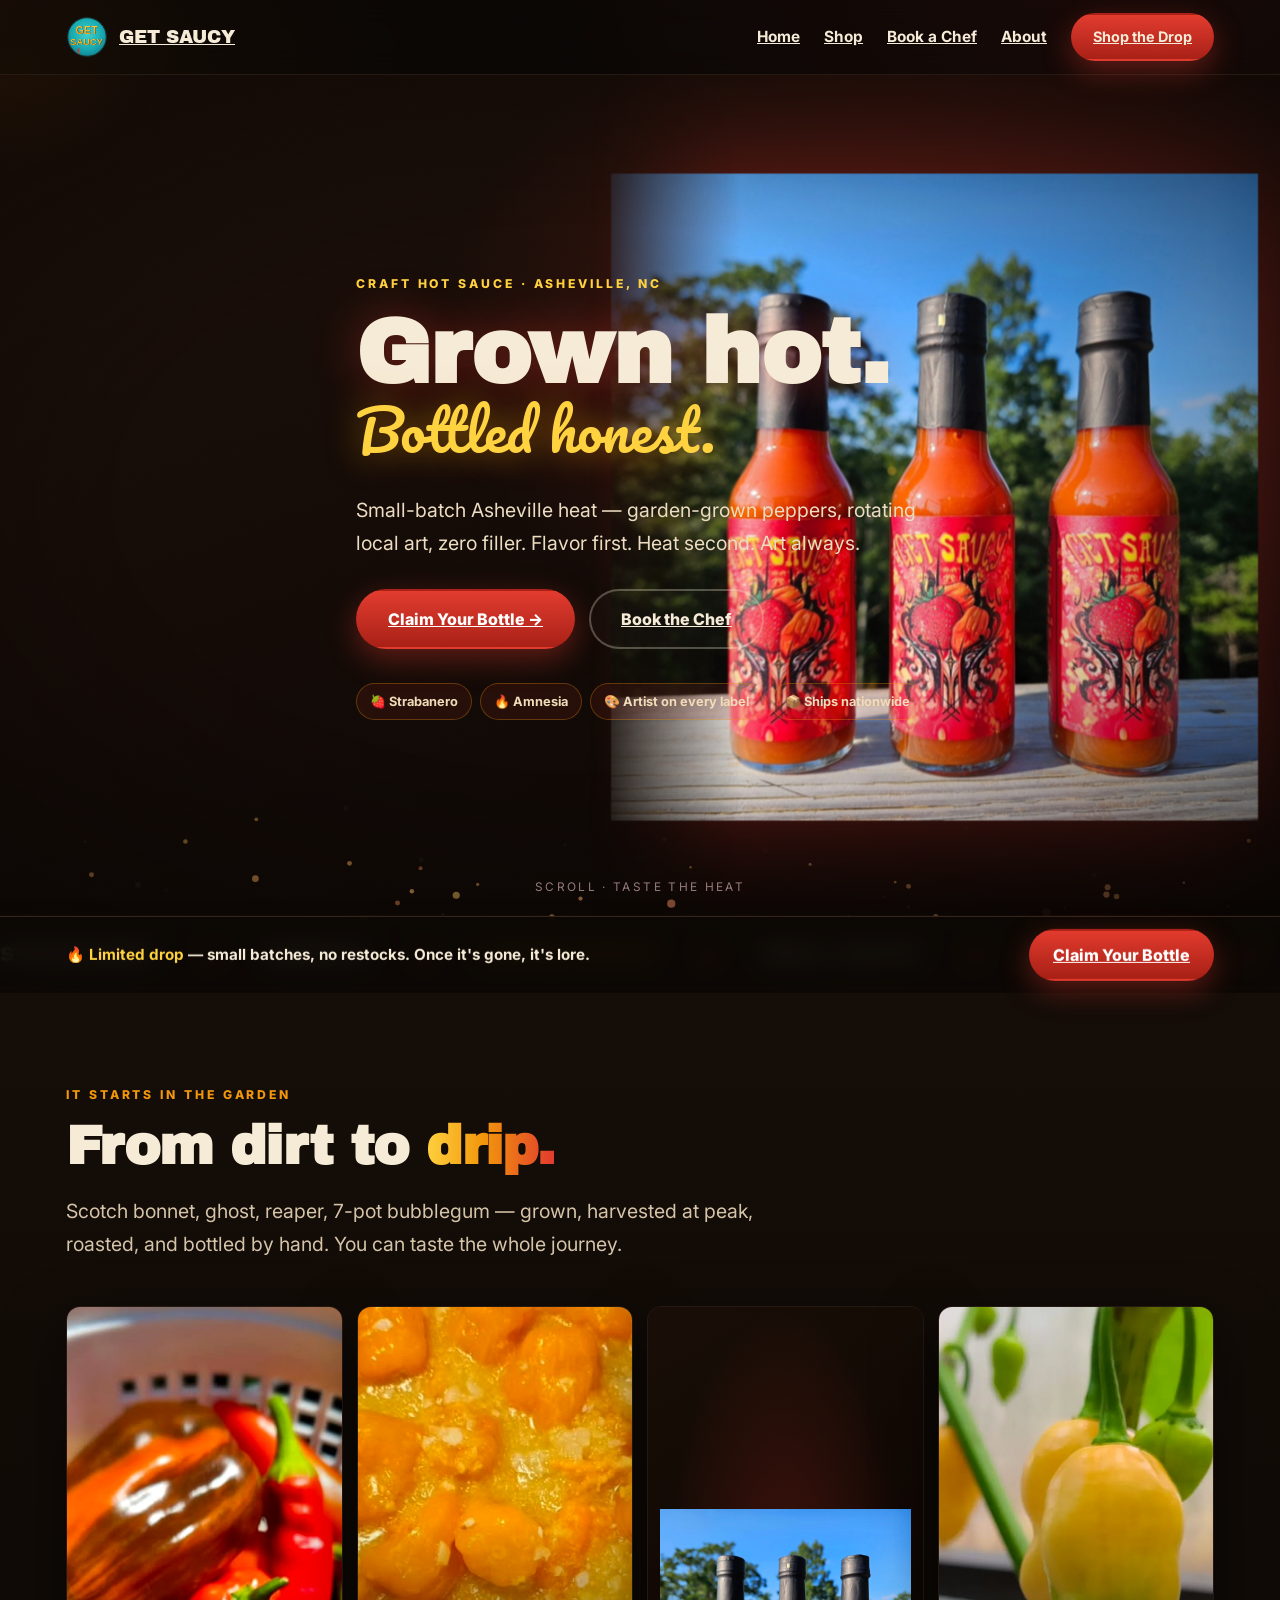
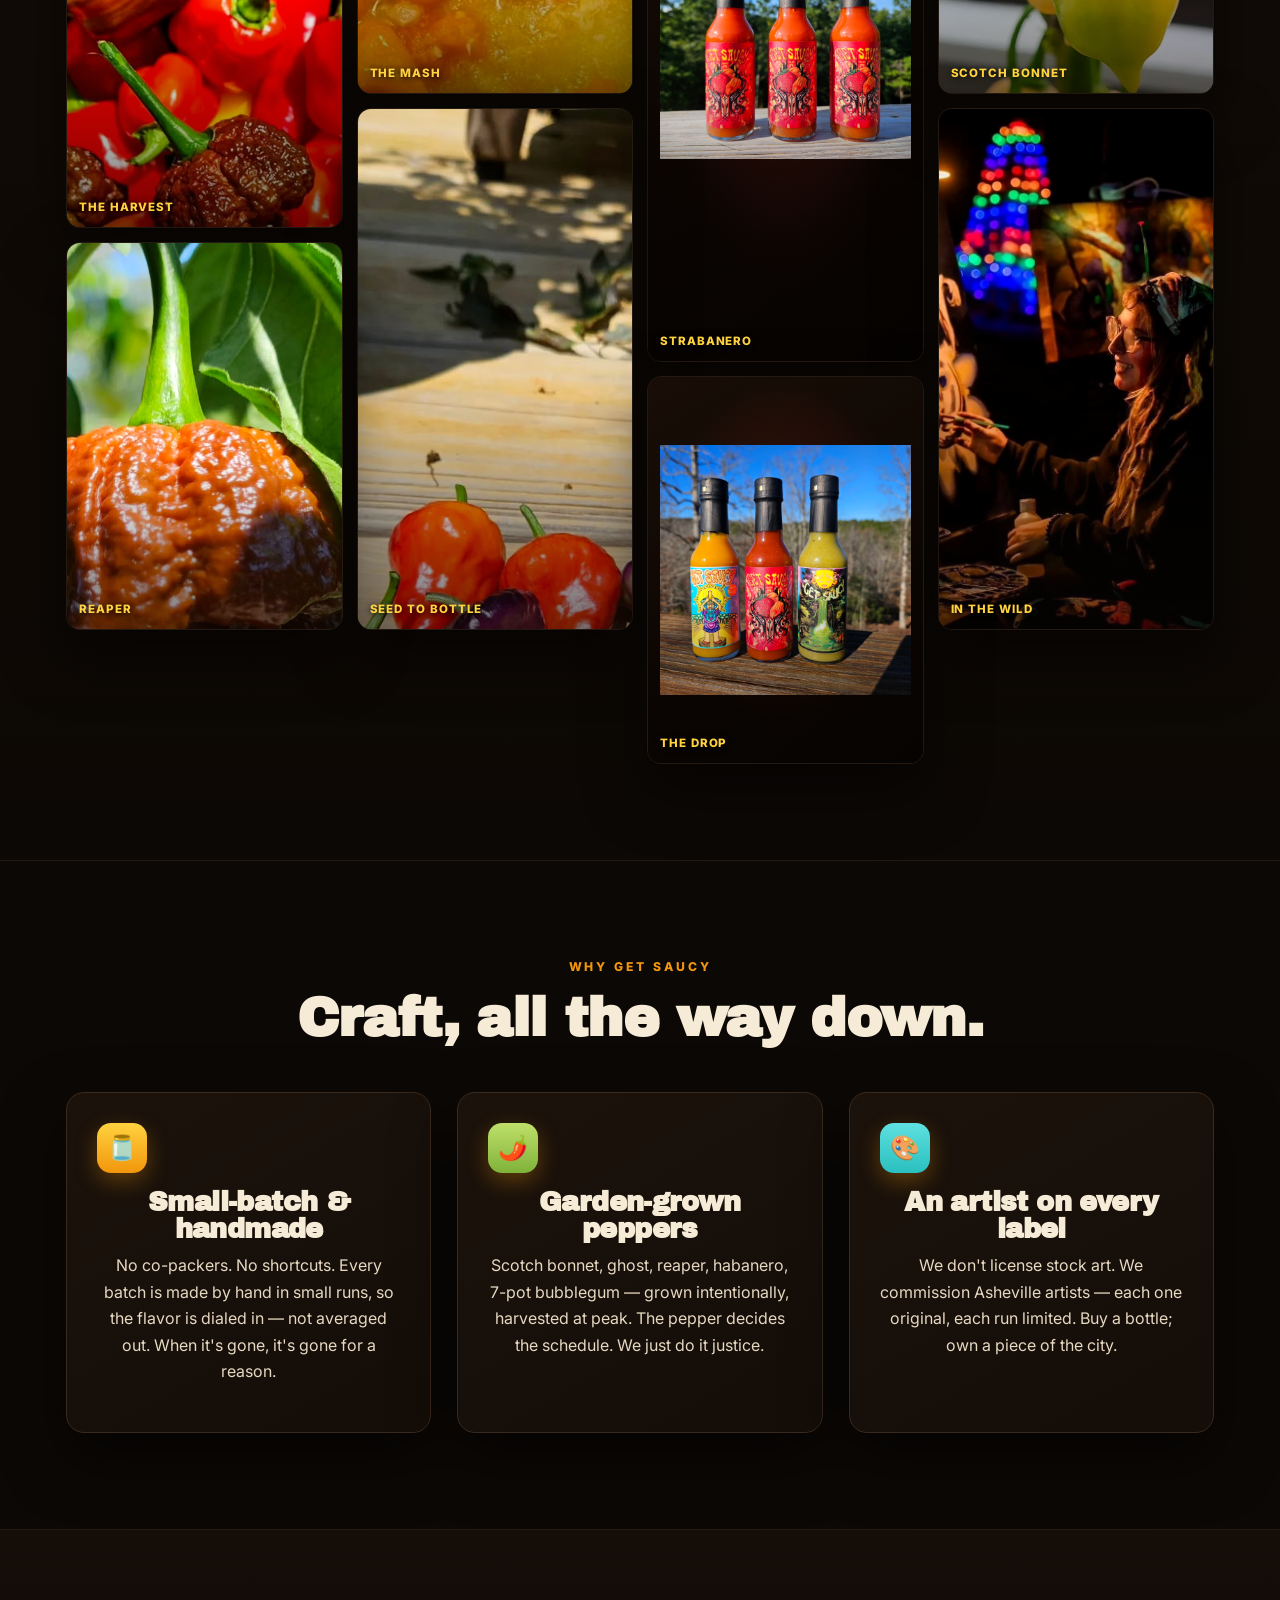
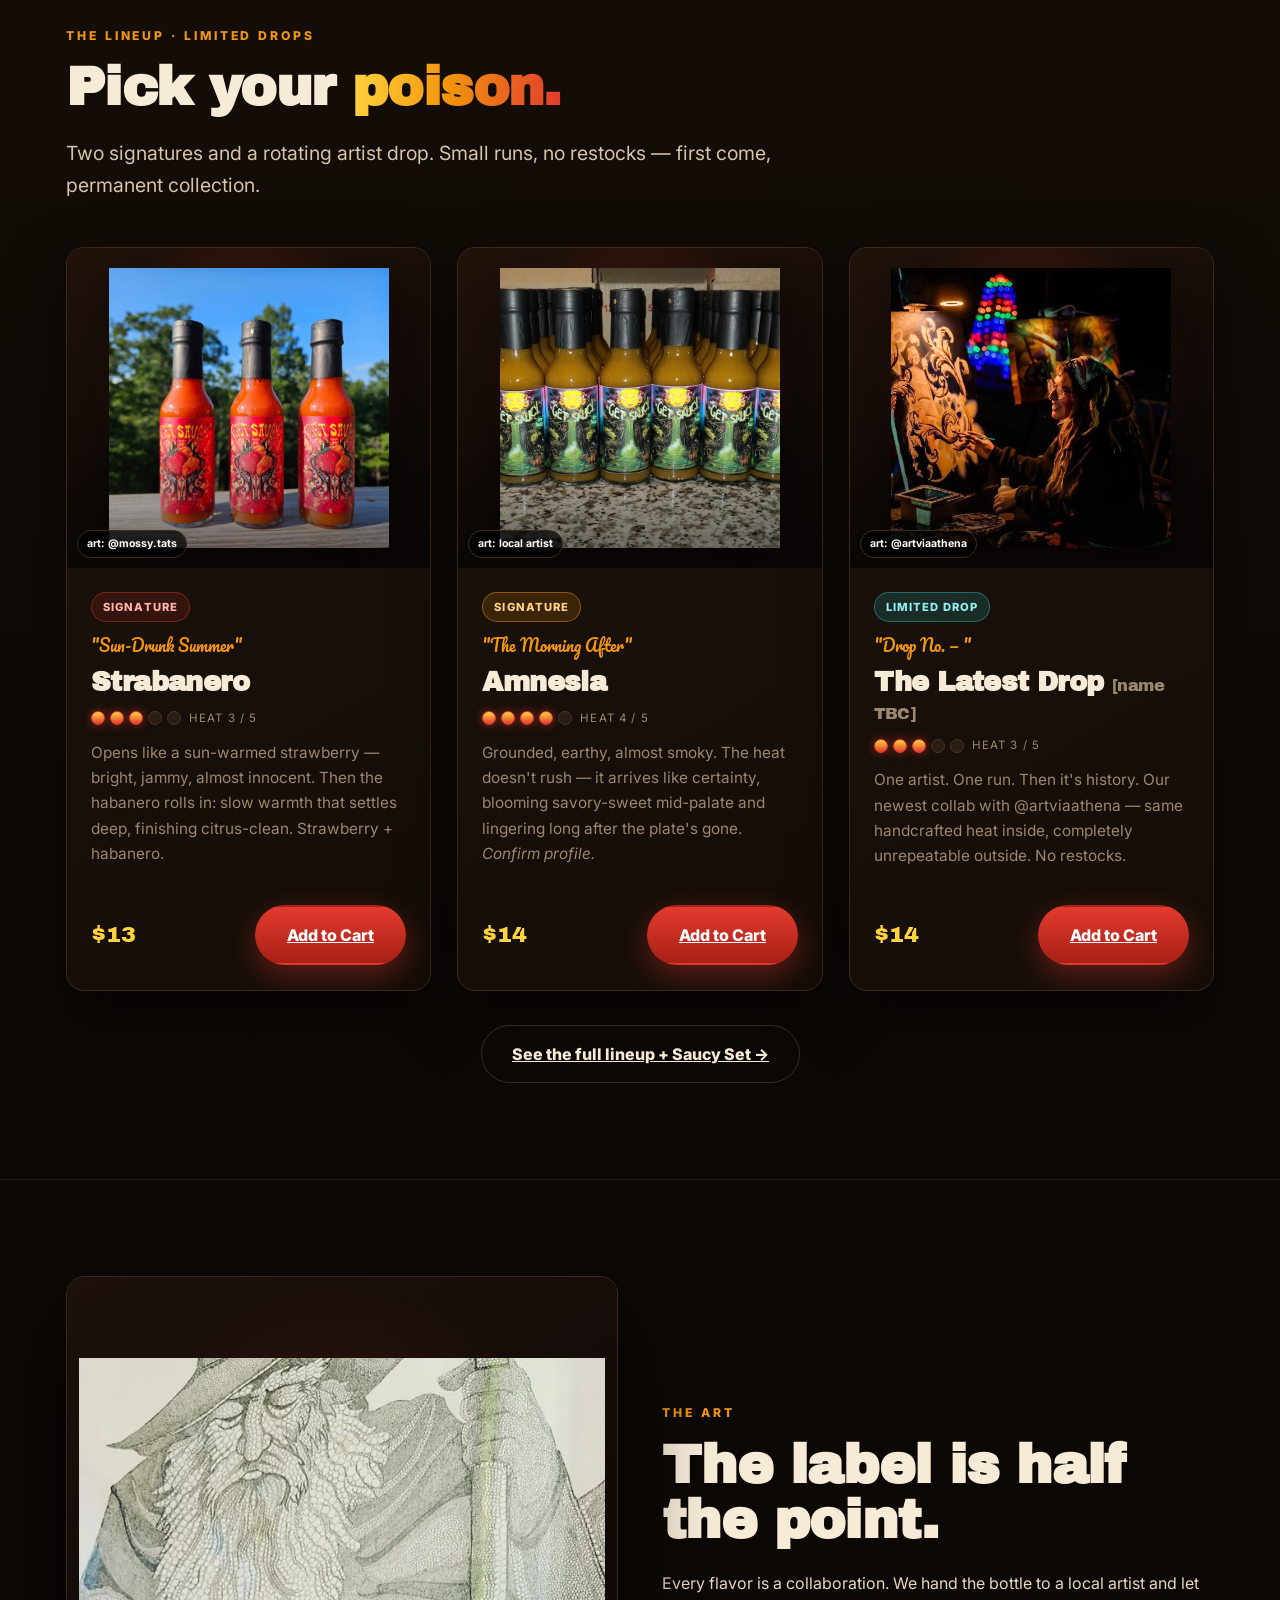
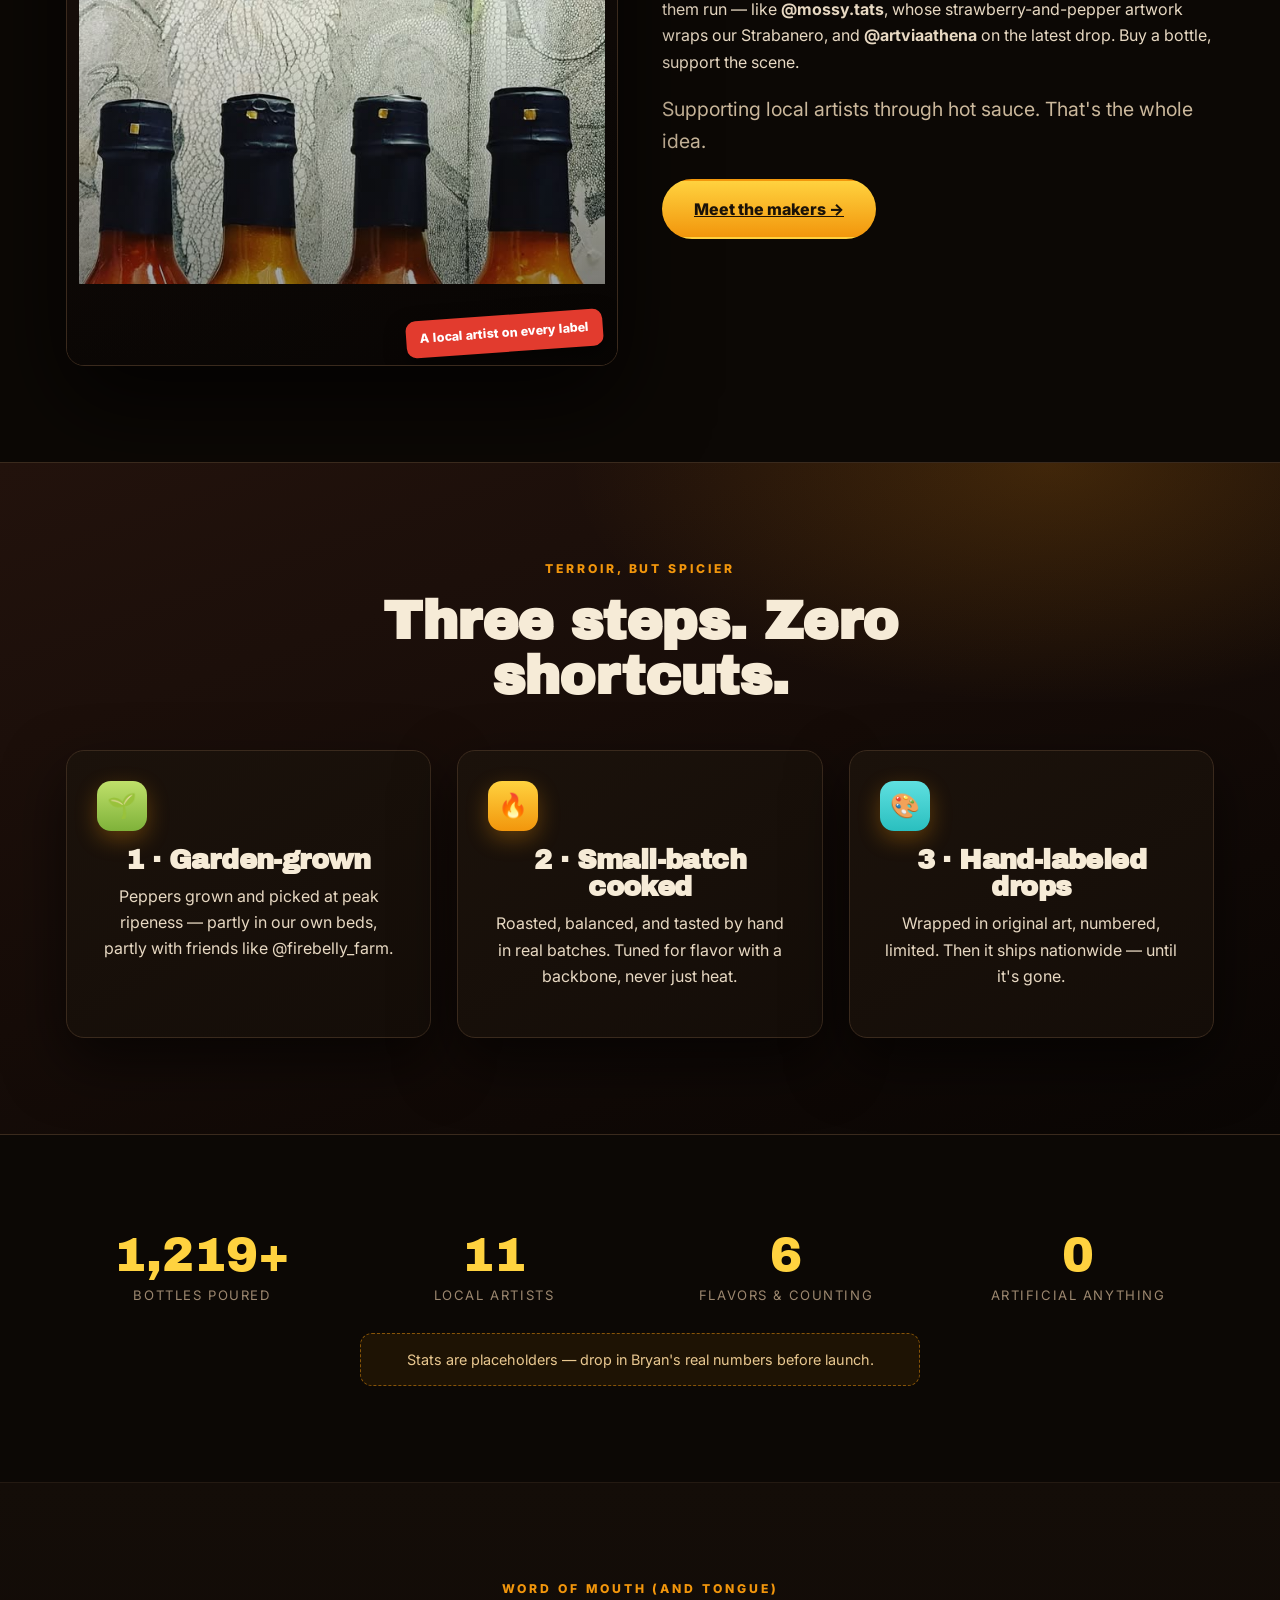
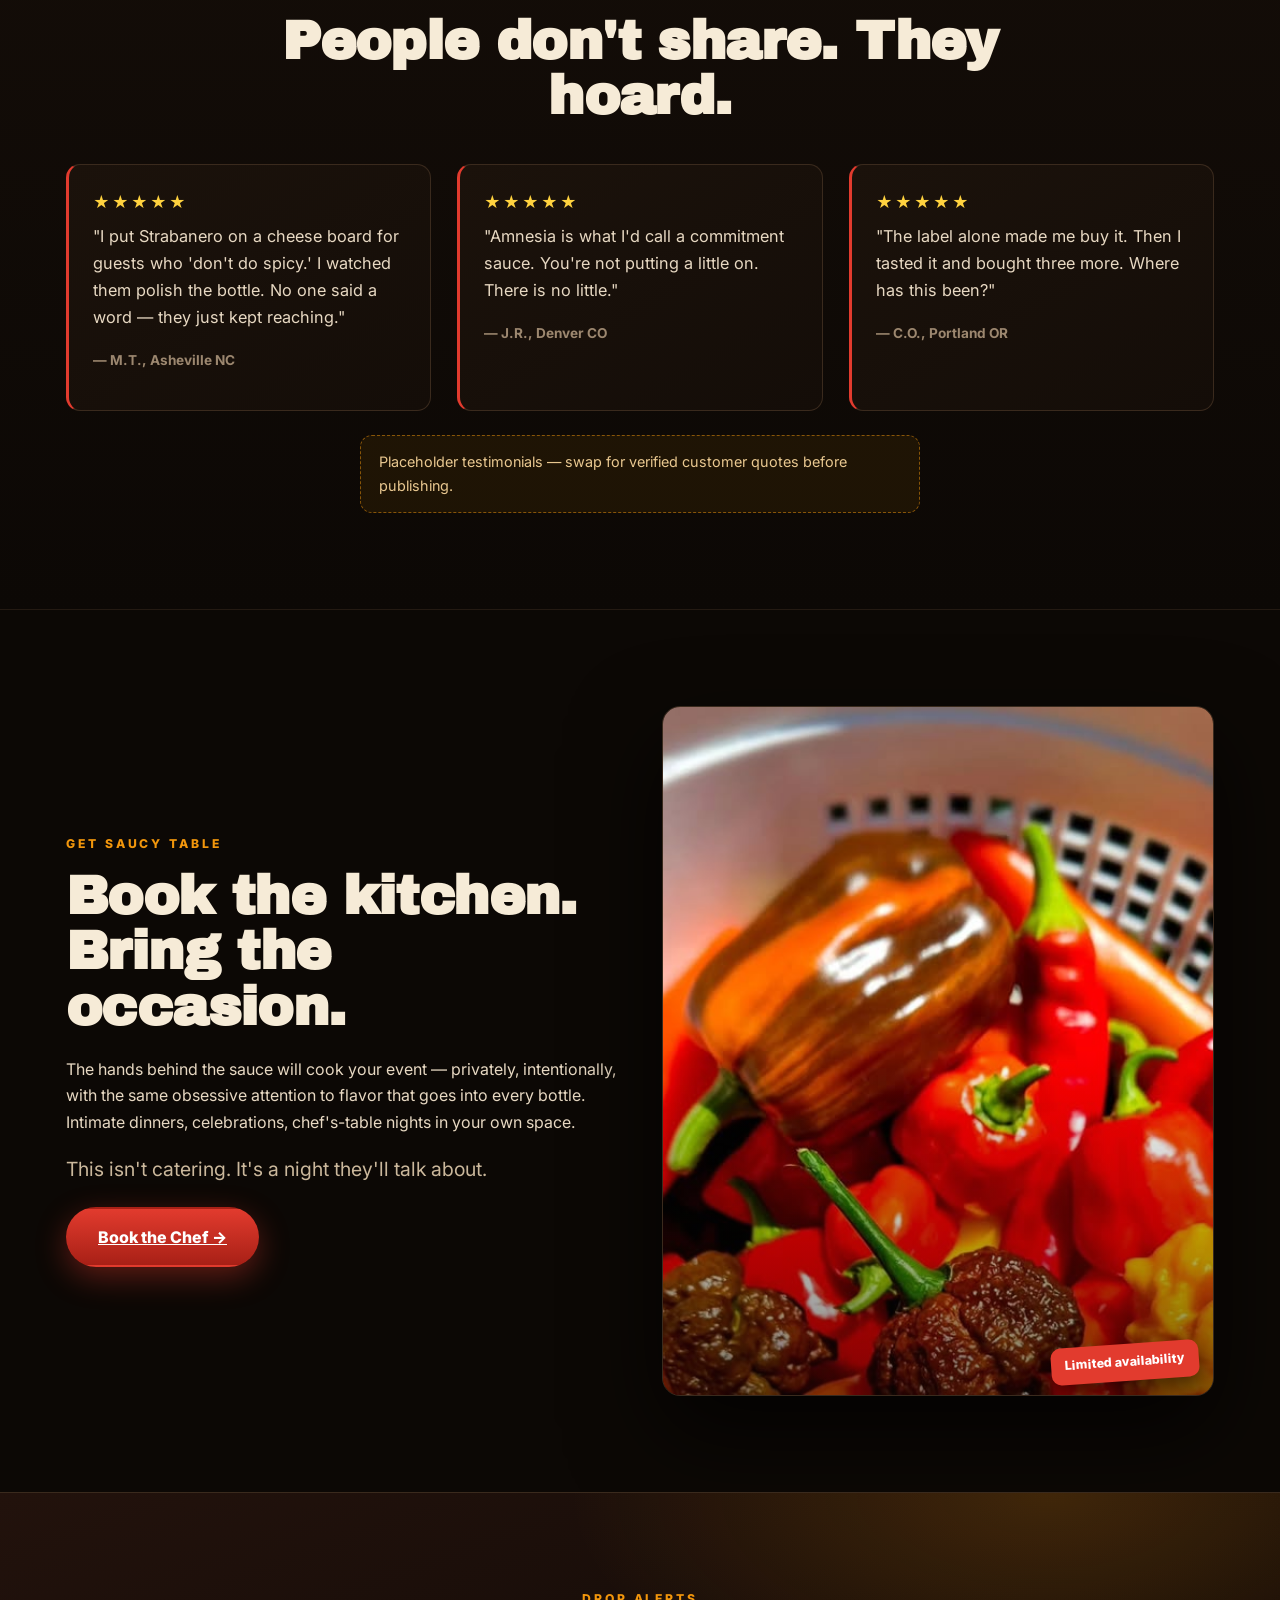
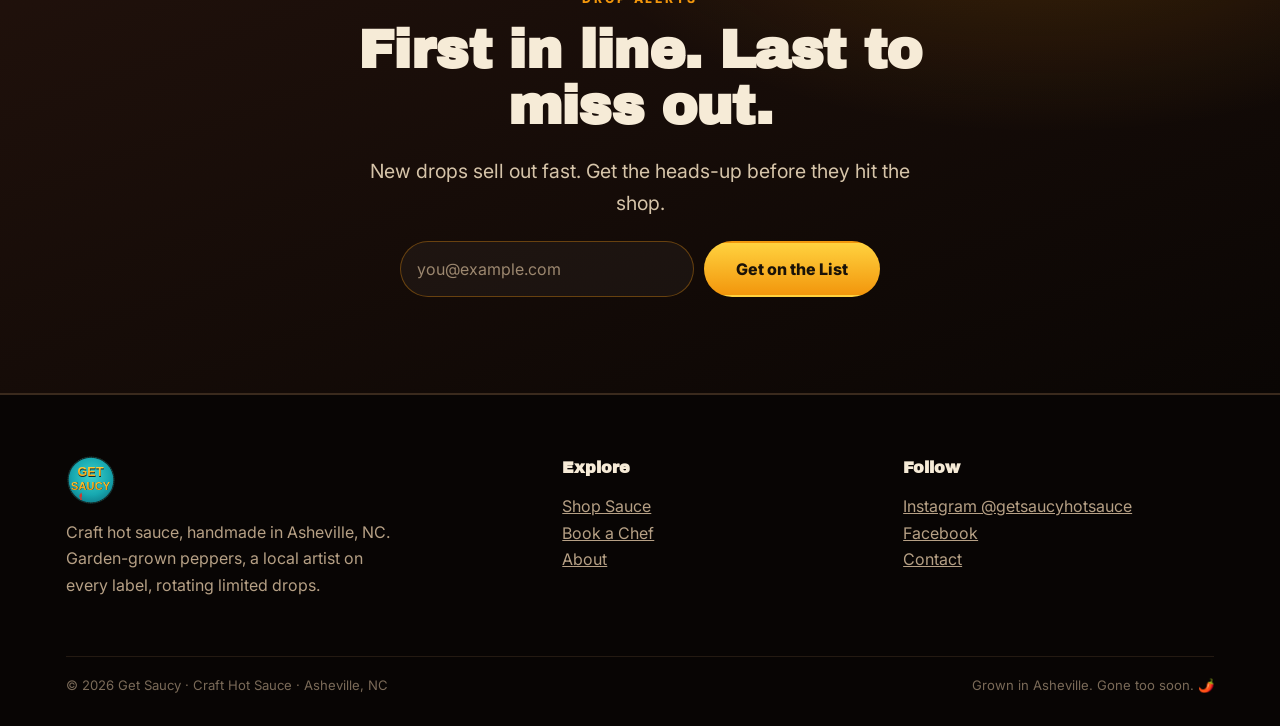
==== commit bd6fe966: "Add files via upload" ====
--- a/index.html
+++ b/index.html
@@ -75,7 +75,7 @@
       <figure class="c2 reveal-scale" data-delay="90"><img src="assets/gs-bottles-soon.jpg" alt="Golden pepper mash mid-batch" loading="lazy"><figcaption>The mash</figcaption></figure>
       <figure class="c3 reveal-scale" data-delay="180"><img class="fit-contain" src="assets/gs-strabanero.jpg" alt="Strabanero bottles" loading="lazy"><figcaption>Strabanero</figcaption></figure>
       <figure class="c4 reveal-scale" data-delay="120"><img src="assets/gs-peppers-badbrains.jpg" alt="Scotch bonnet pepper on the plant" loading="lazy"><figcaption>Scotch bonnet</figcaption></figure>
-      <figure class="c5 reveal-scale" data-delay="200"><img src="assets/gs-pepper-ufo.jpg" alt="Cherry peppers and seeds" loading="lazy"><figcaption>Seed to bottle</figcaption></figure>
+      <figure class="c5 reveal-scale" data-delay="200"><img src="assets/gs-pepper-ufo.jpg" alt="Cherry peppers and seeds" loading="lazy" style="object-position:center 82%"><figcaption>Seed to bottle</figcaption></figure>
       <figure class="c6 reveal-scale" data-delay="160"><img src="assets/gs-amnesia.jpg" alt="Ripe reaper pepper" loading="lazy"><figcaption>Reaper</figcaption></figure>
       <figure class="c7 reveal-scale" data-delay="240"><img src="assets/gs-flavor-athena.jpg" alt="A Get Saucy bottle in the garden" loading="lazy"><figcaption>In the wild</figcaption></figure>
       <figure class="c8 reveal-scale" data-delay="280"><img class="fit-contain" src="assets/gs-bottles-batch3.jpg" alt="Bottle trio against blue sky" loading="lazy"><figcaption>The drop</figcaption></figure>
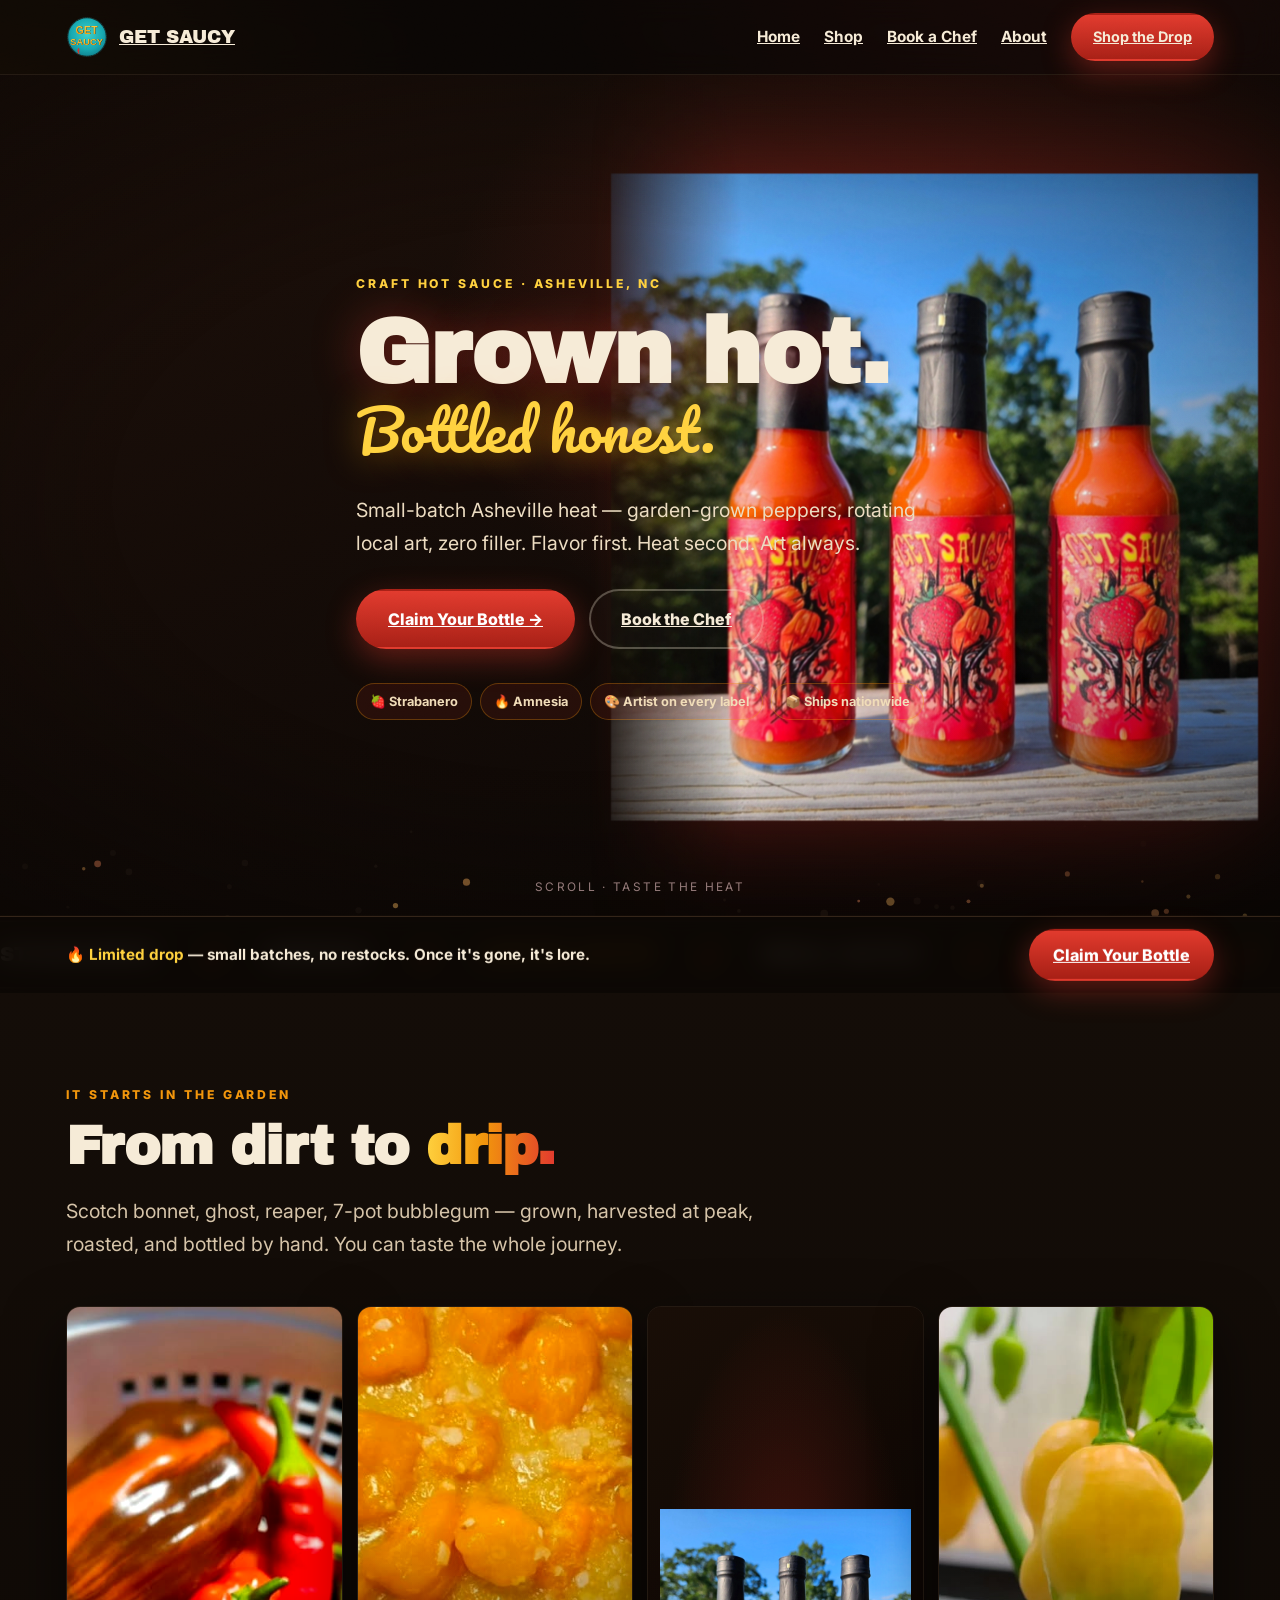
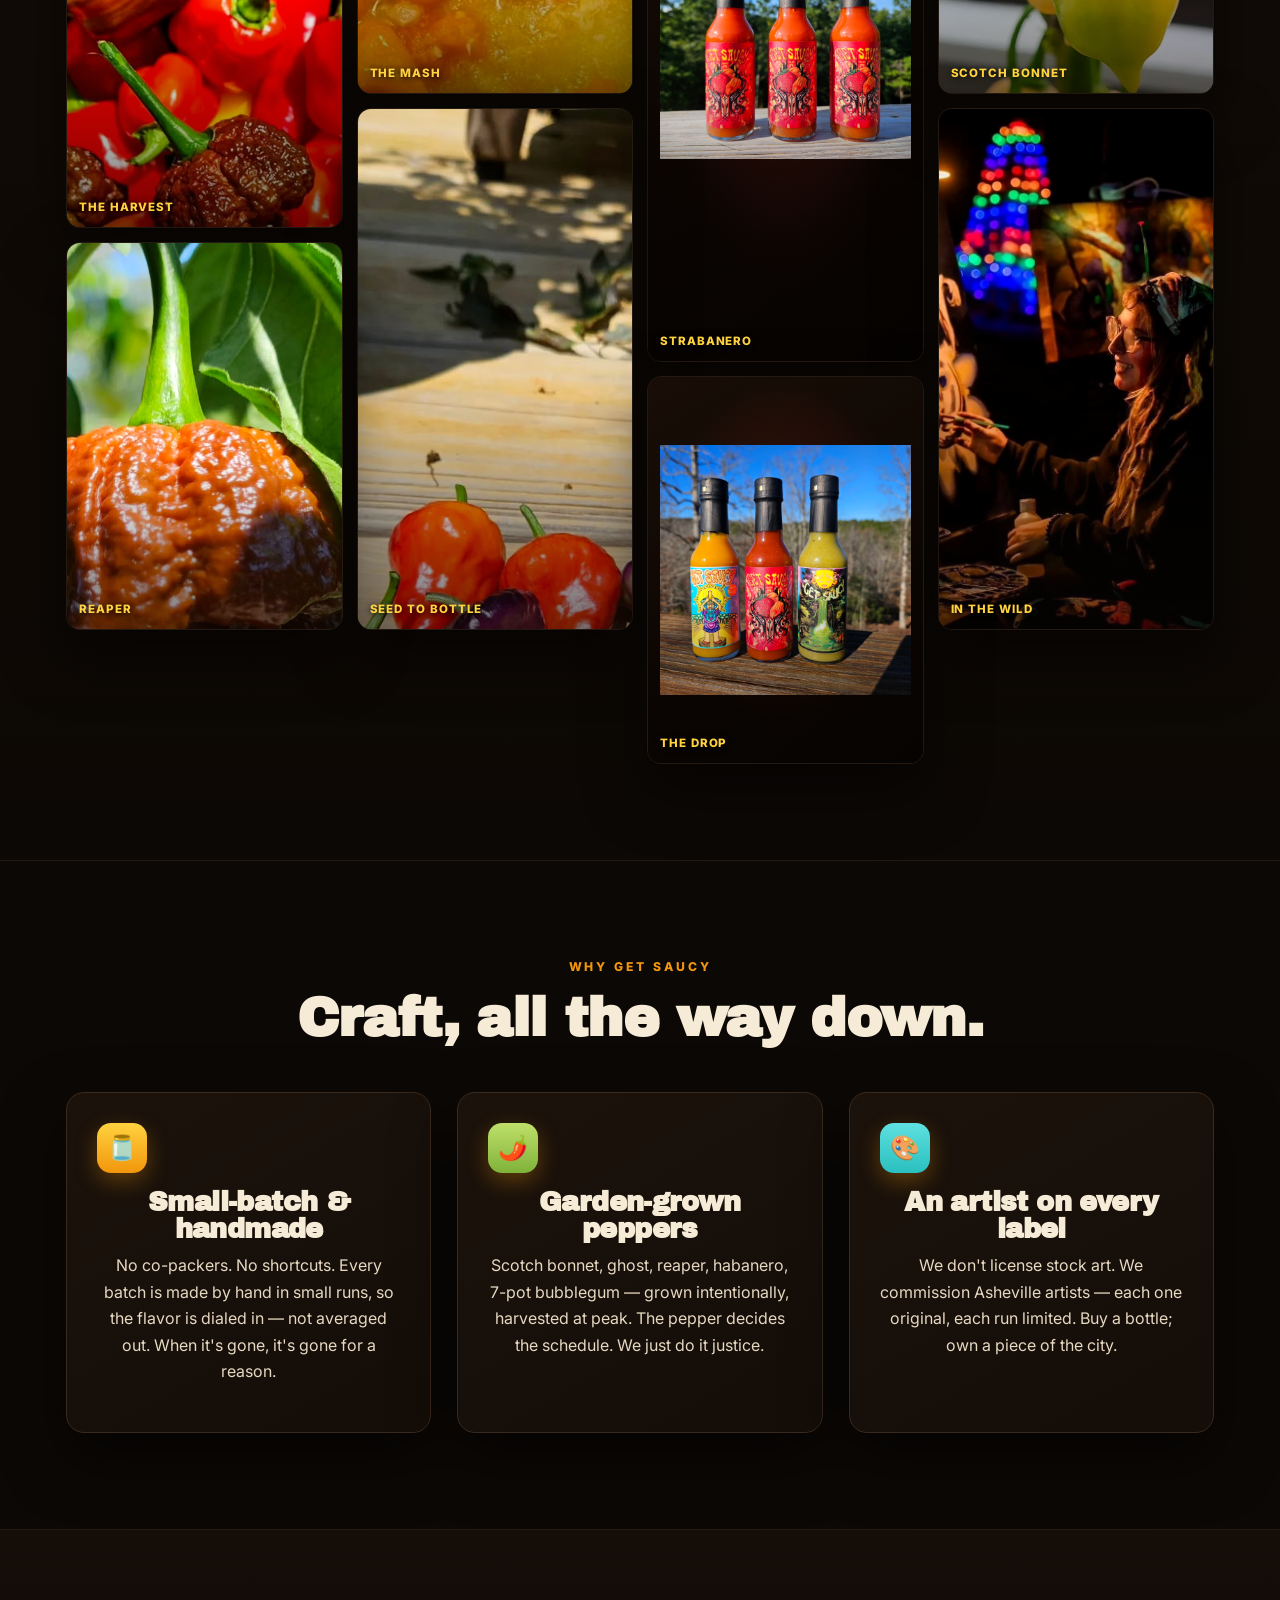
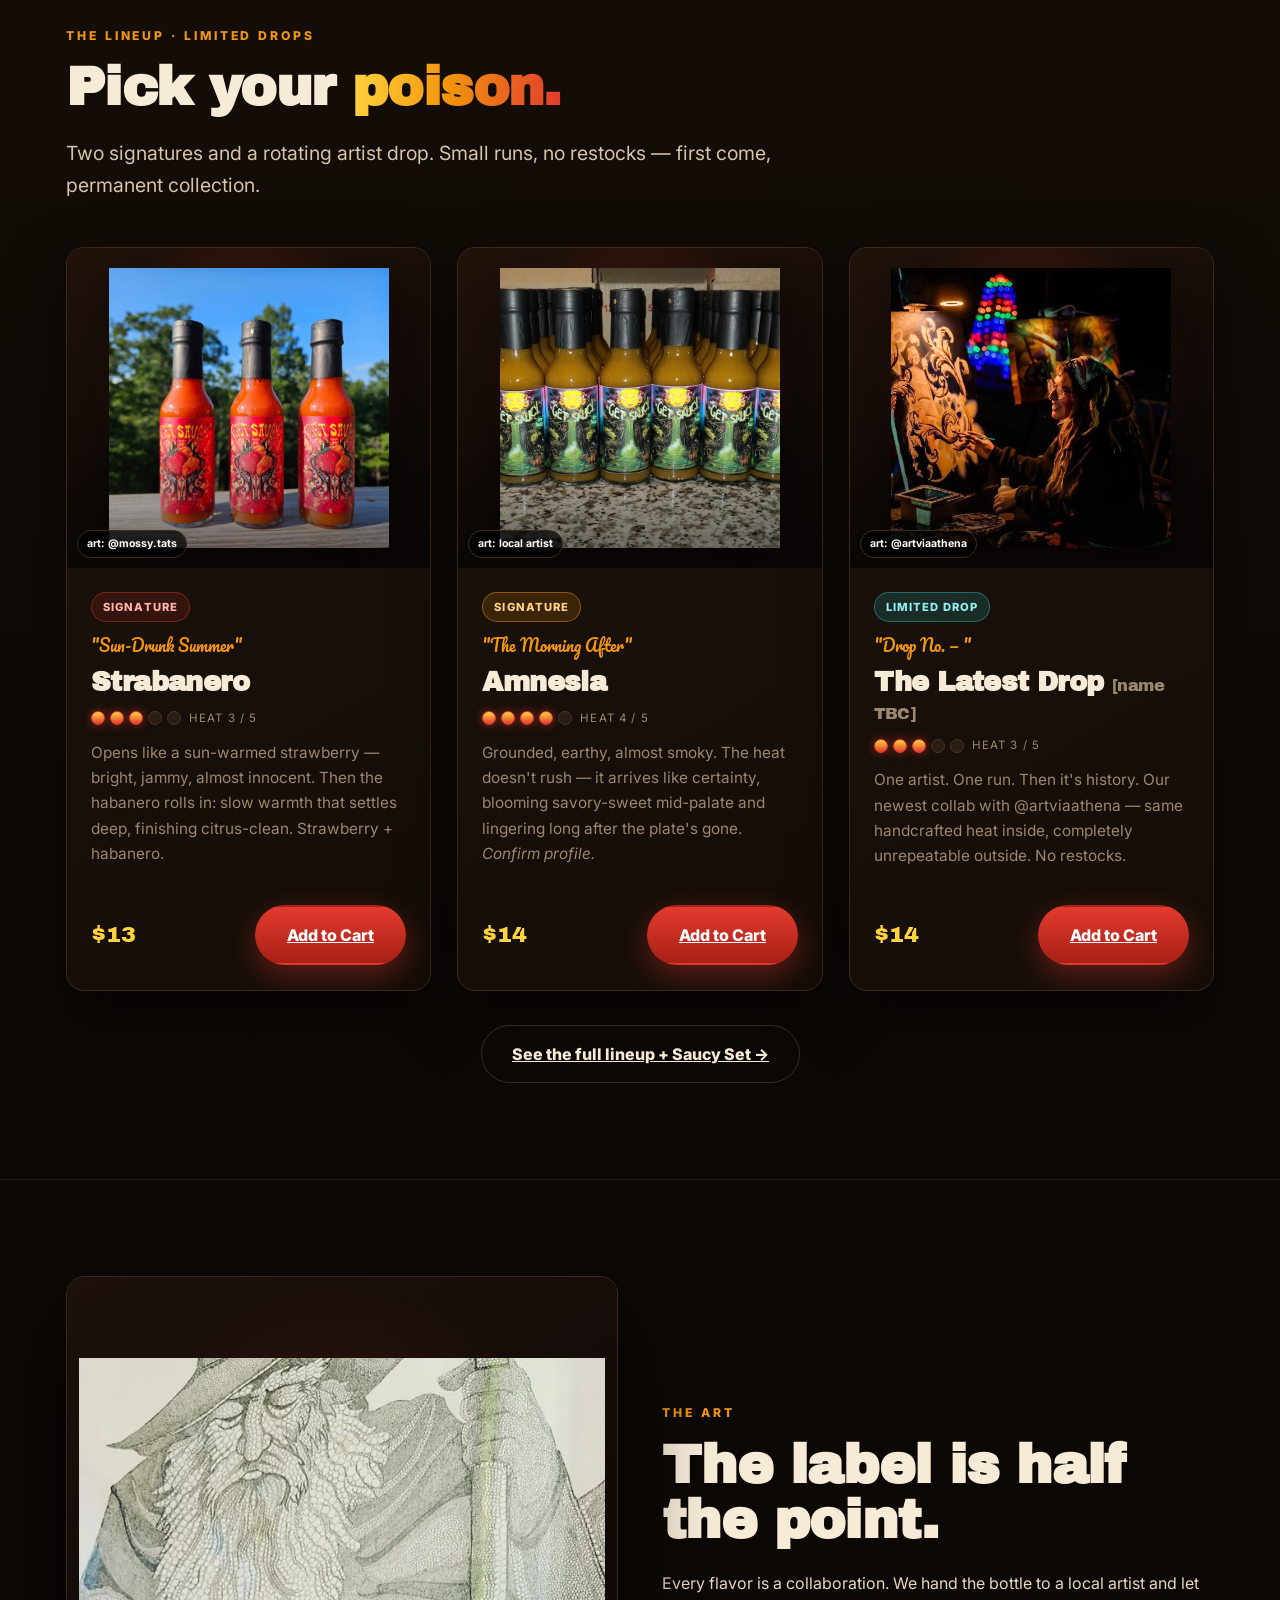
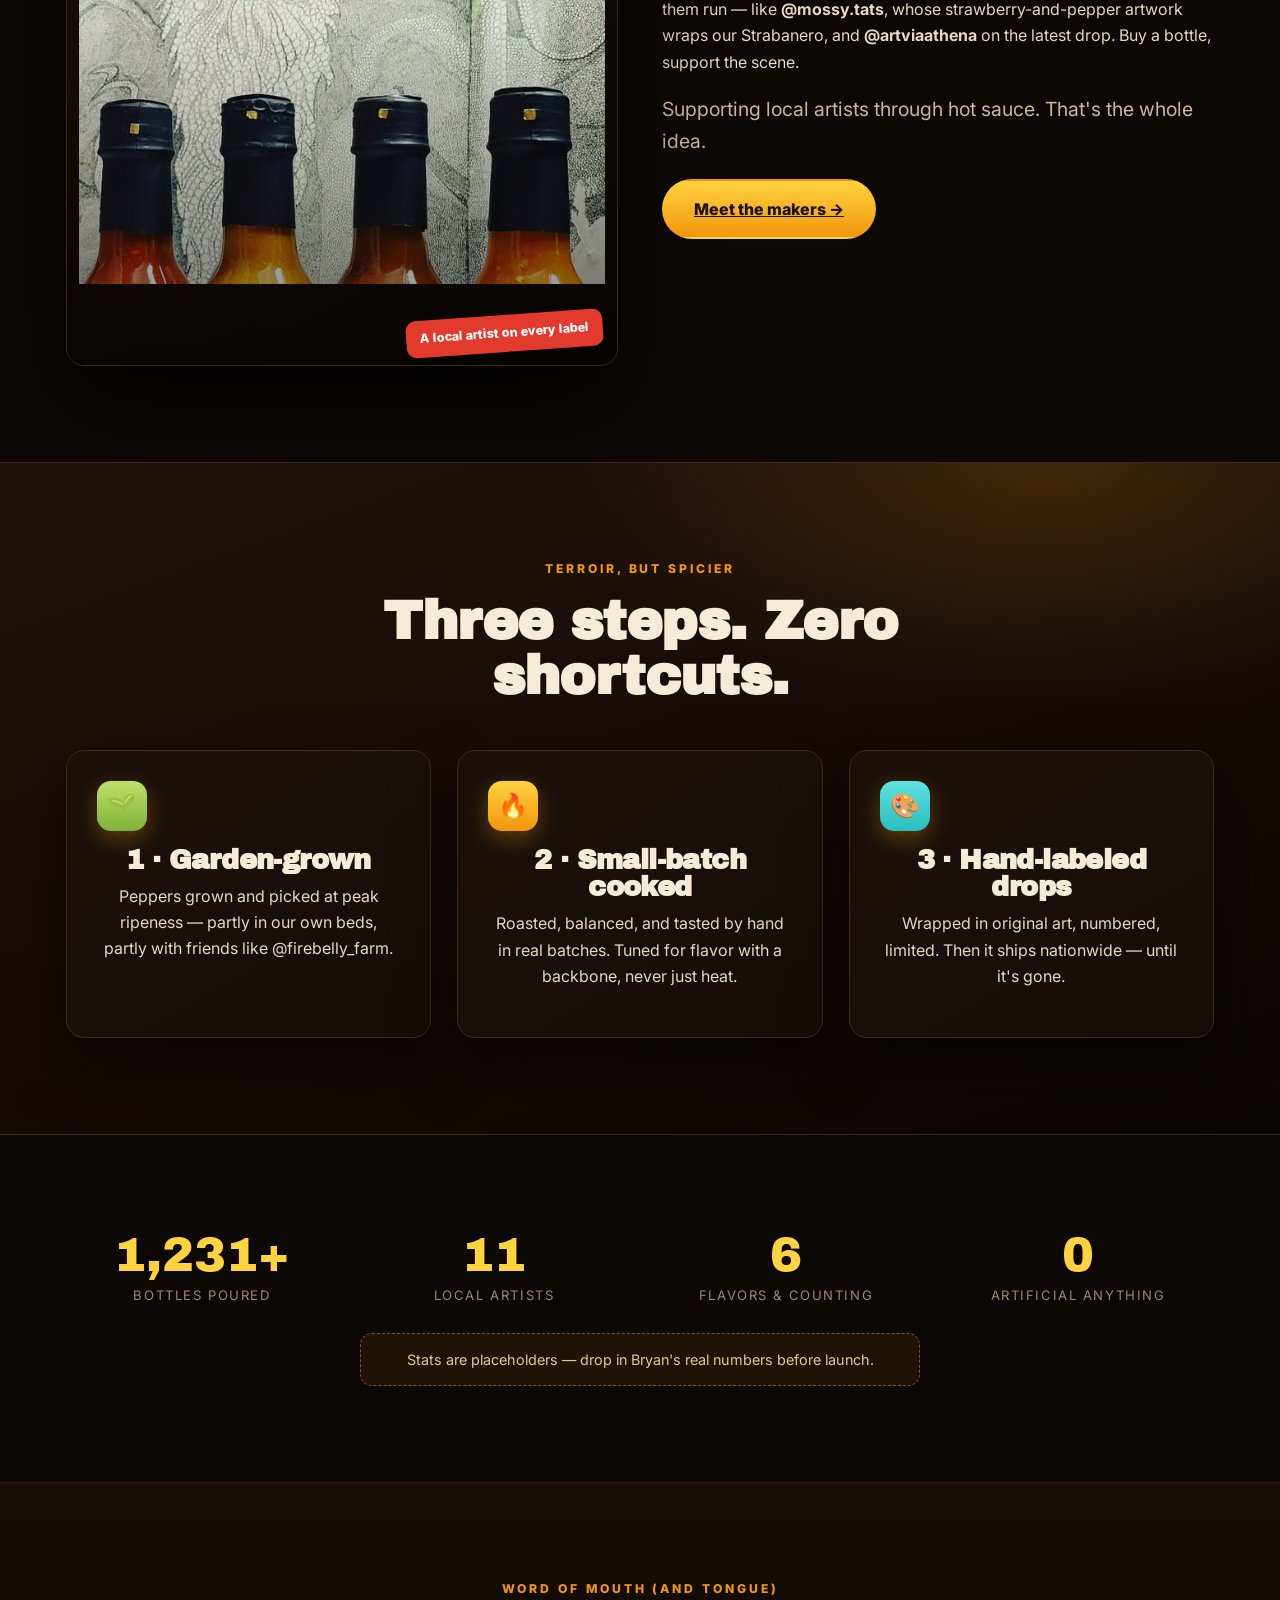
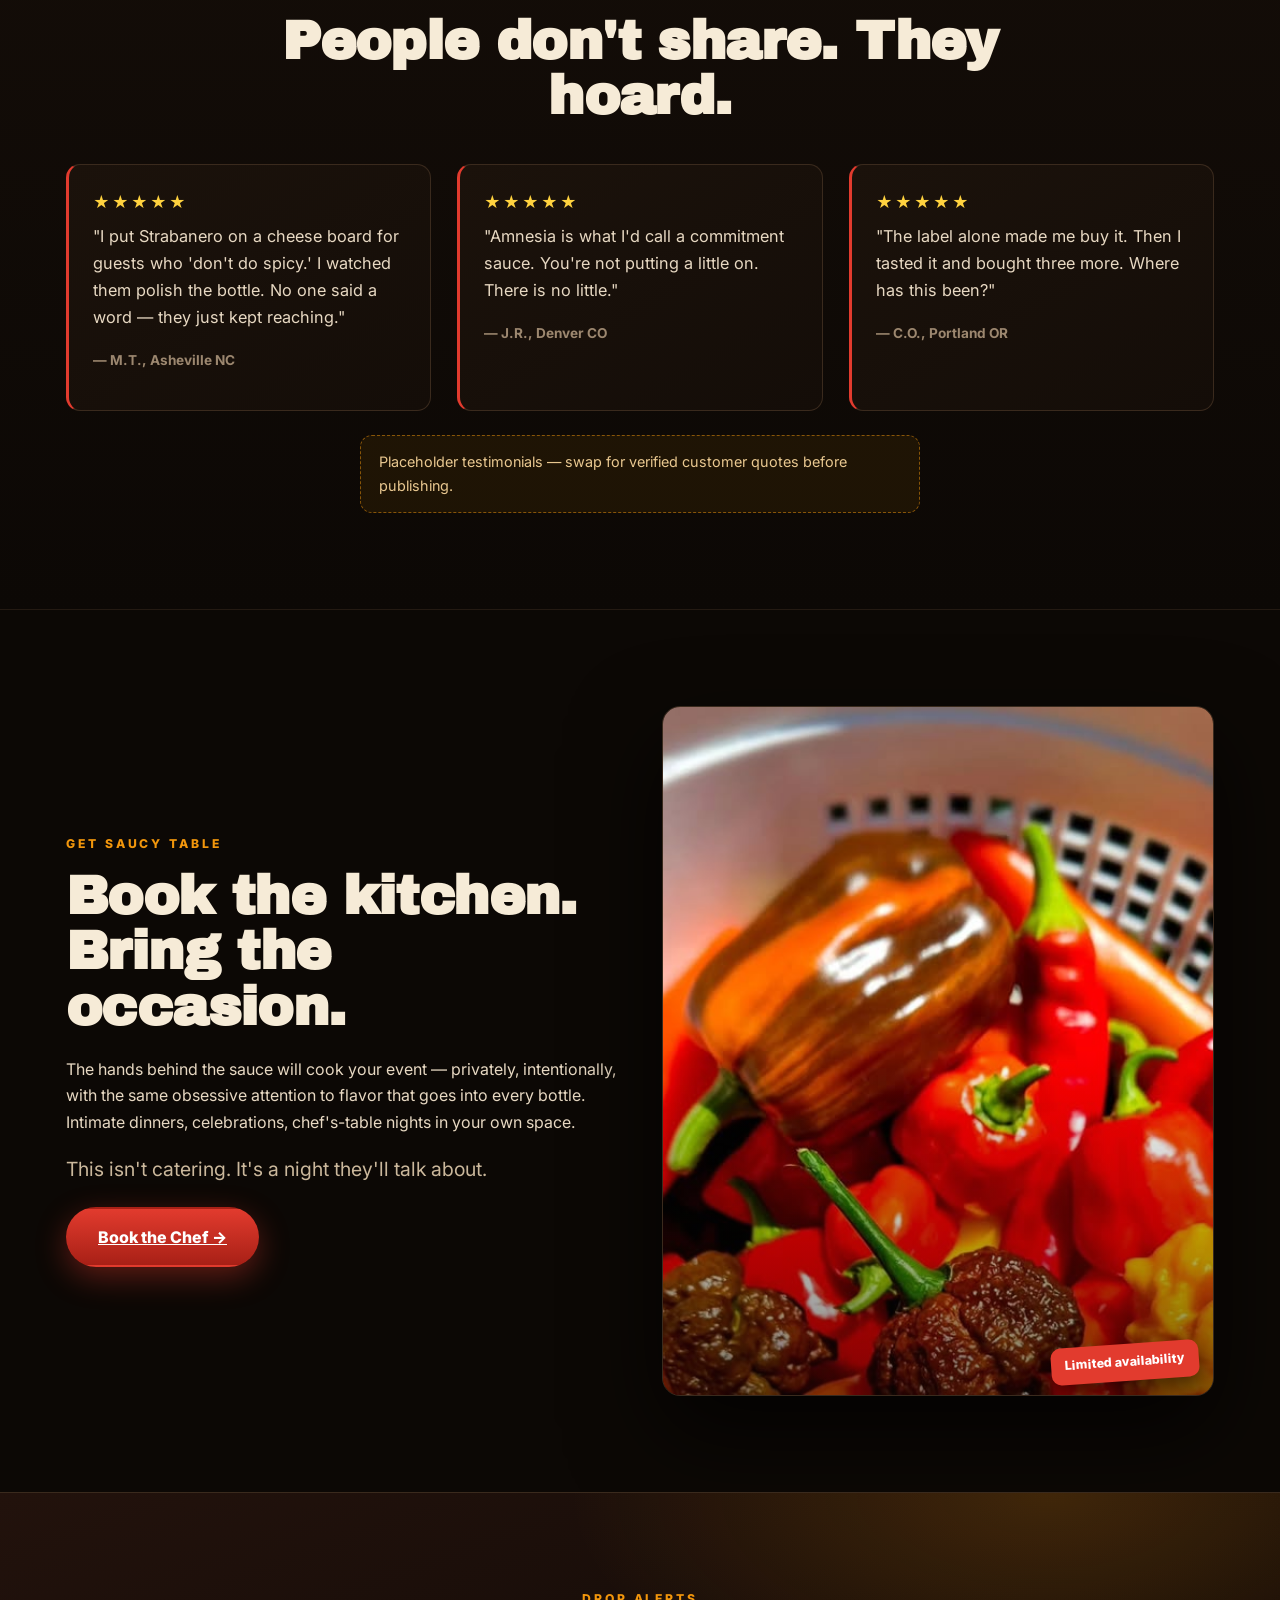
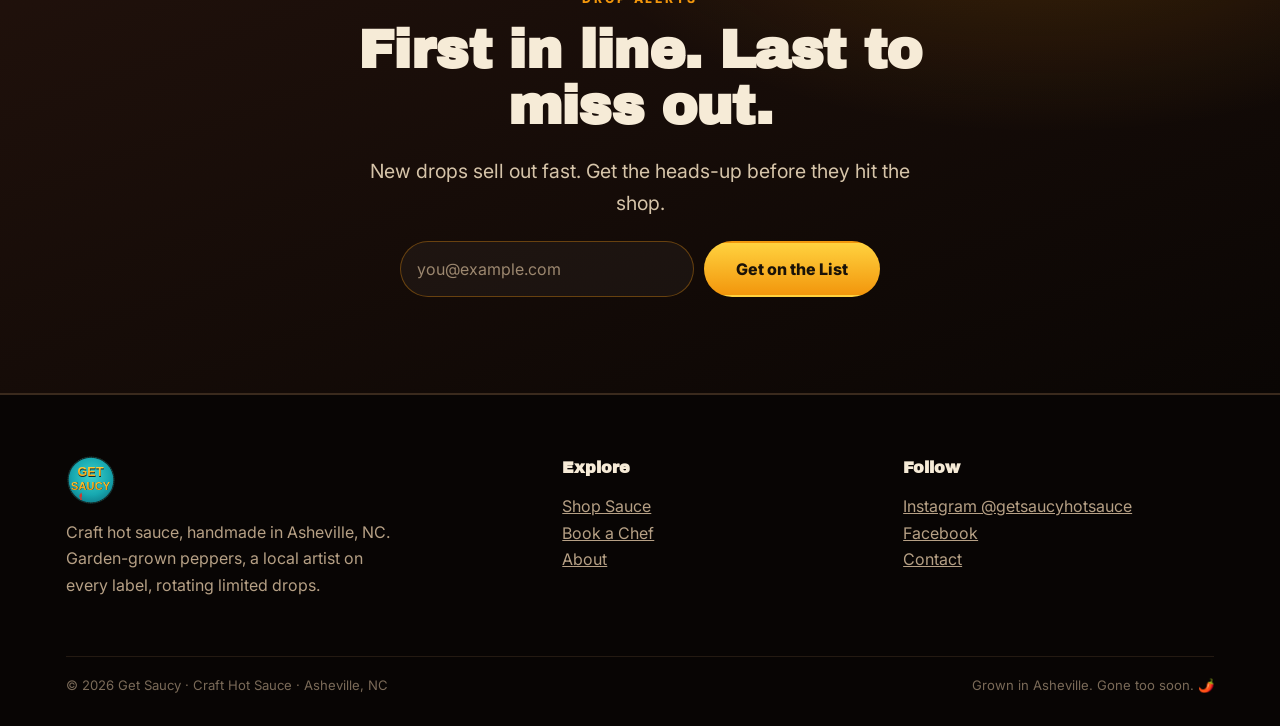
==== commit 0f2171cb: "Add files via upload" ====
--- a/index.html
+++ b/index.html
@@ -75,7 +75,7 @@
       <figure class="c2 reveal-scale" data-delay="90"><img src="assets/gs-bottles-soon.jpg" alt="Golden pepper mash mid-batch" loading="lazy"><figcaption>The mash</figcaption></figure>
       <figure class="c3 reveal-scale" data-delay="180"><img class="fit-contain" src="assets/gs-strabanero.jpg" alt="Strabanero bottles" loading="lazy"><figcaption>Strabanero</figcaption></figure>
       <figure class="c4 reveal-scale" data-delay="120"><img src="assets/gs-peppers-badbrains.jpg" alt="Scotch bonnet pepper on the plant" loading="lazy"><figcaption>Scotch bonnet</figcaption></figure>
-      <figure class="c5 reveal-scale" data-delay="200"><img src="assets/gs-pepper-ufo.jpg" alt="Cherry peppers and seeds" loading="lazy" style="object-position:center 82%"><figcaption>Seed to bottle</figcaption></figure>
+      <figure class="c5 reveal-scale" data-delay="200"><img src="assets/gs-pepper-ufo.jpg" alt="Cherry peppers and seeds" loading="lazy" style="object-position:center bottom"><figcaption>Seed to bottle</figcaption></figure>
       <figure class="c6 reveal-scale" data-delay="160"><img src="assets/gs-amnesia.jpg" alt="Ripe reaper pepper" loading="lazy"><figcaption>Reaper</figcaption></figure>
       <figure class="c7 reveal-scale" data-delay="240"><img src="assets/gs-flavor-athena.jpg" alt="A Get Saucy bottle in the garden" loading="lazy"><figcaption>In the wild</figcaption></figure>
       <figure class="c8 reveal-scale" data-delay="280"><img class="fit-contain" src="assets/gs-bottles-batch3.jpg" alt="Bottle trio against blue sky" loading="lazy"><figcaption>The drop</figcaption></figure>
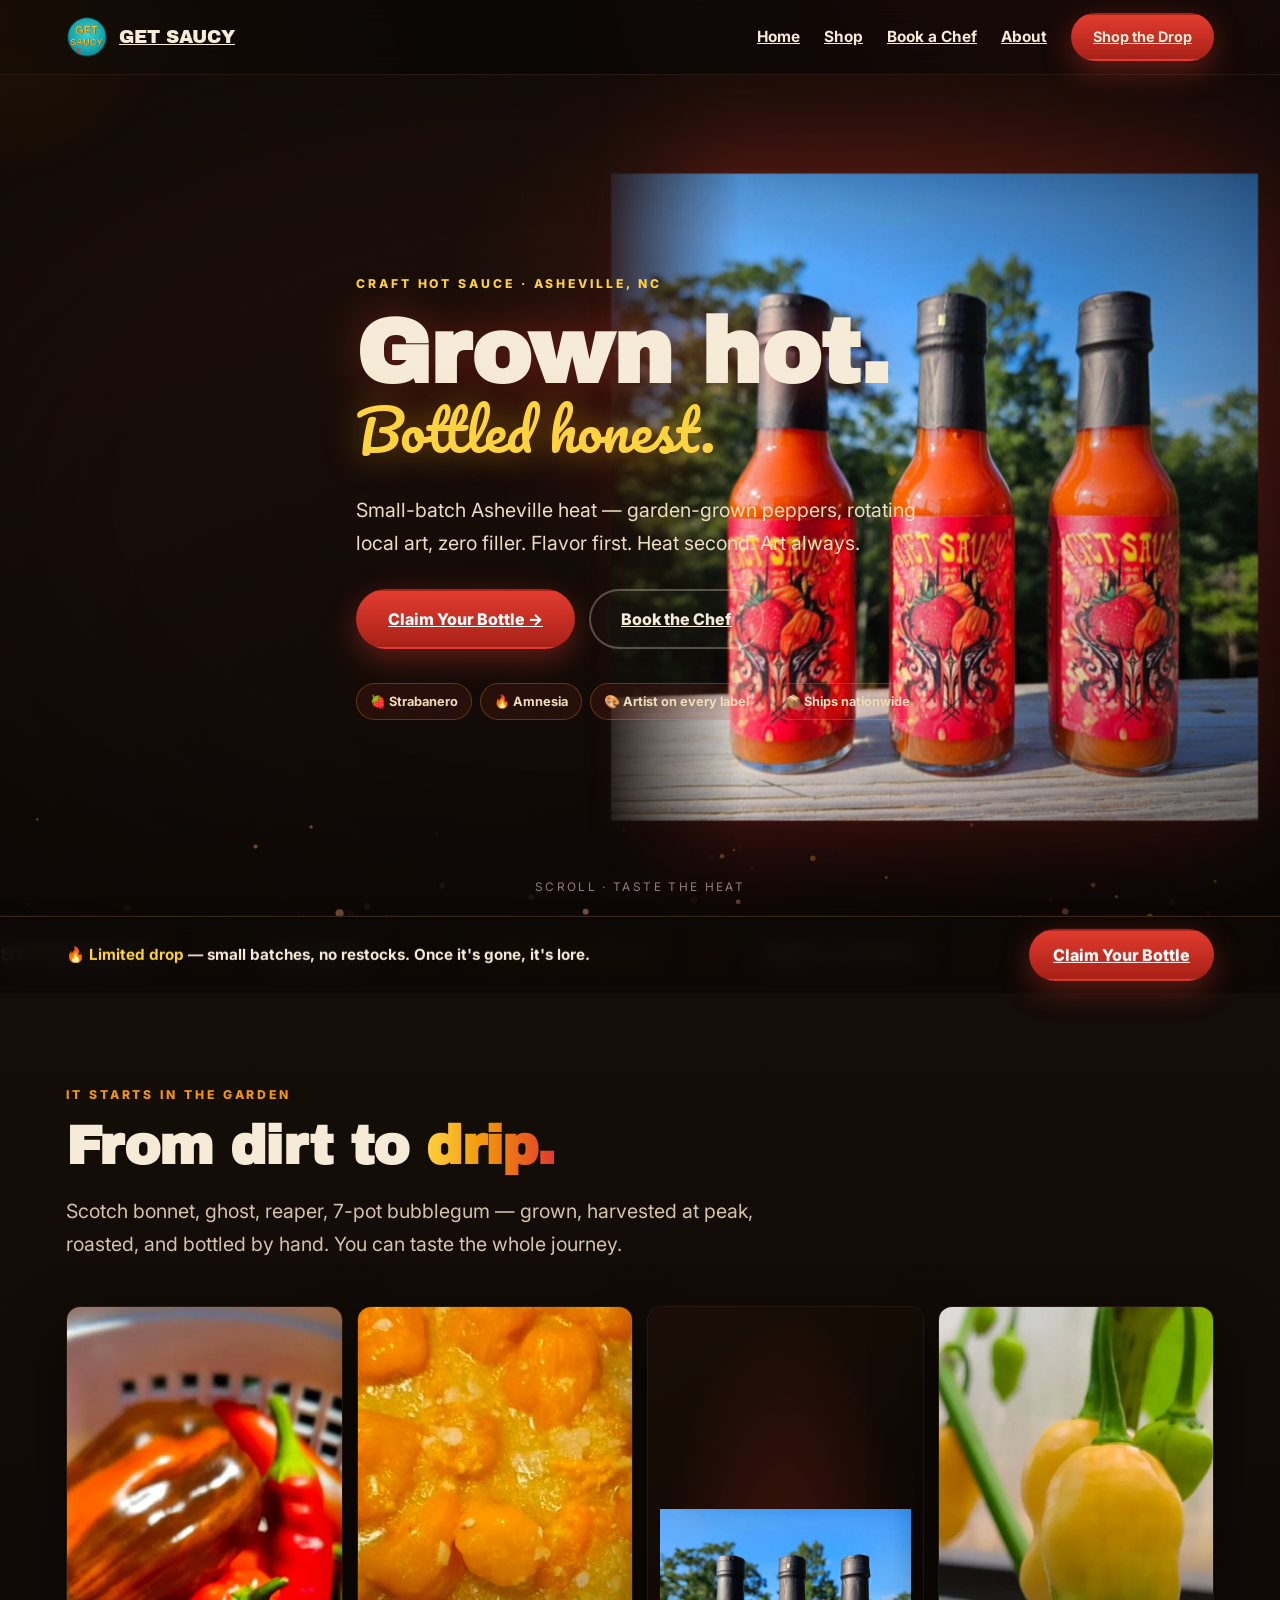
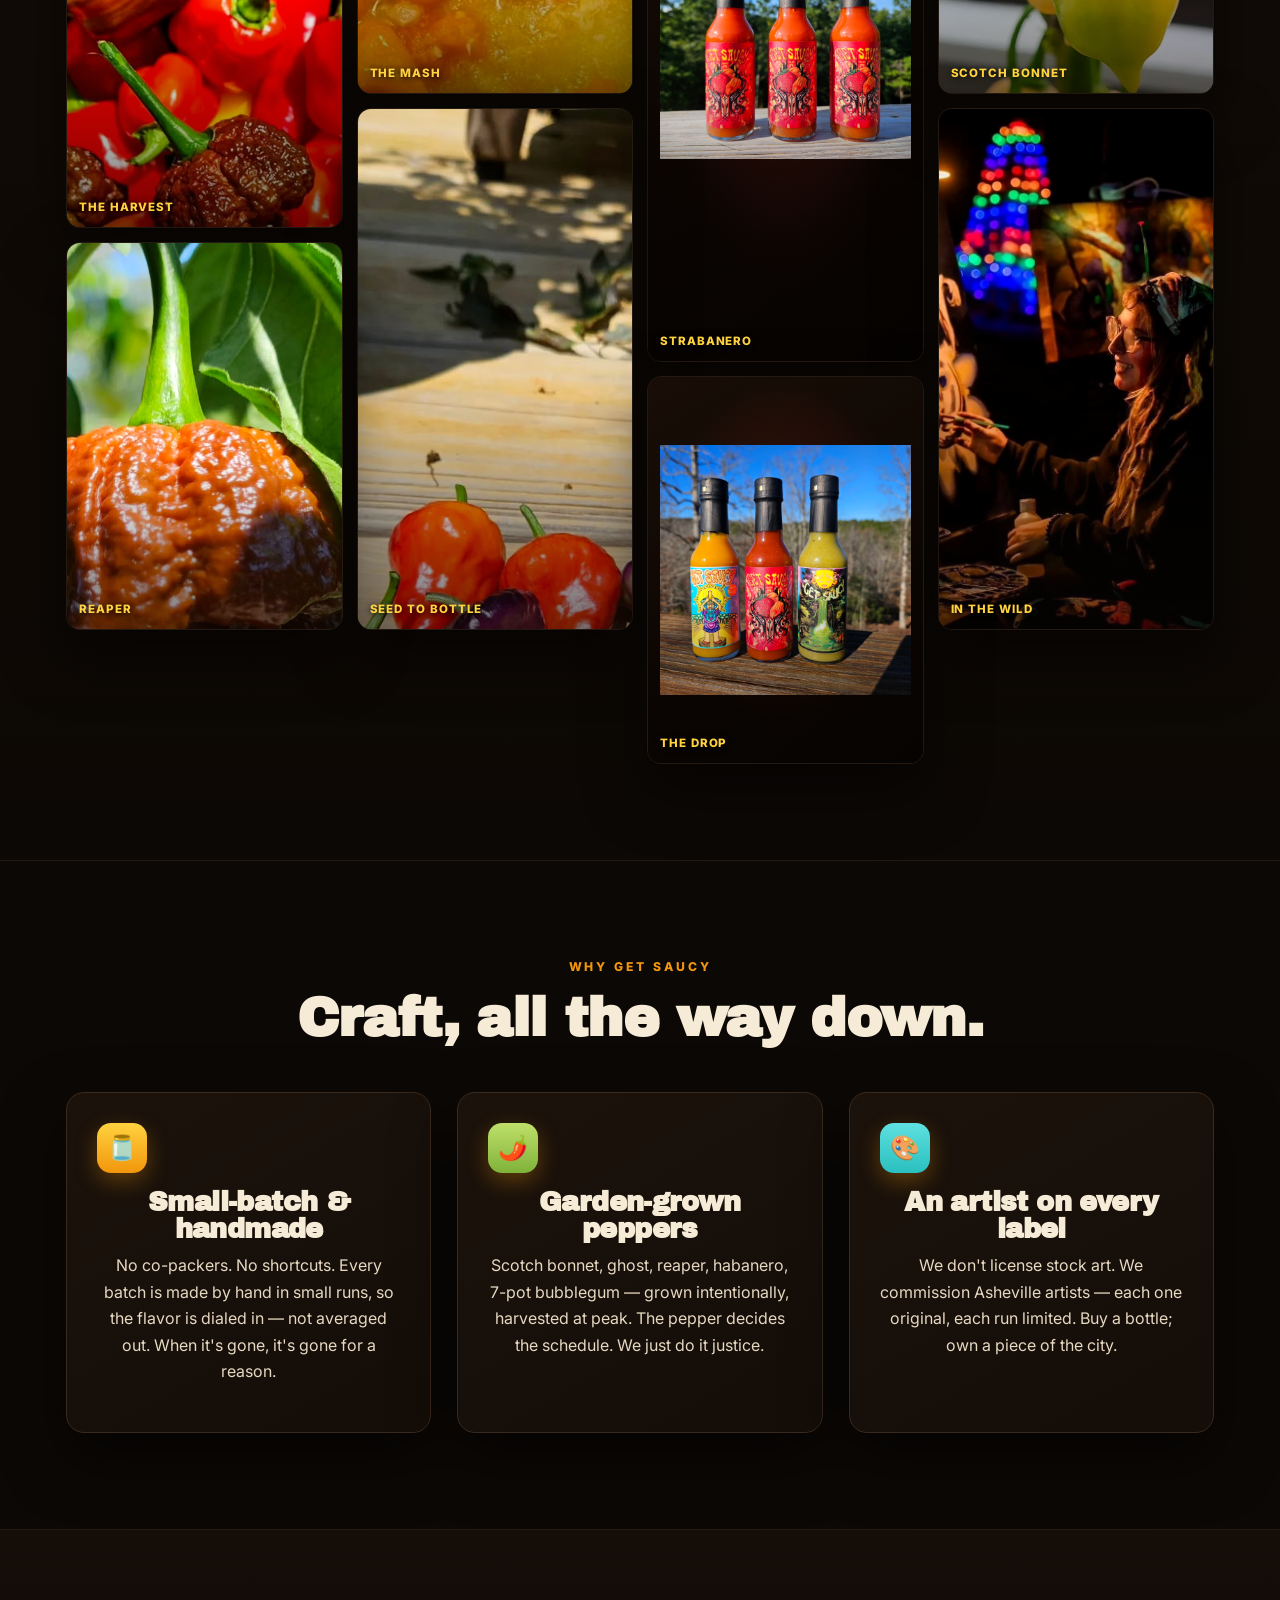
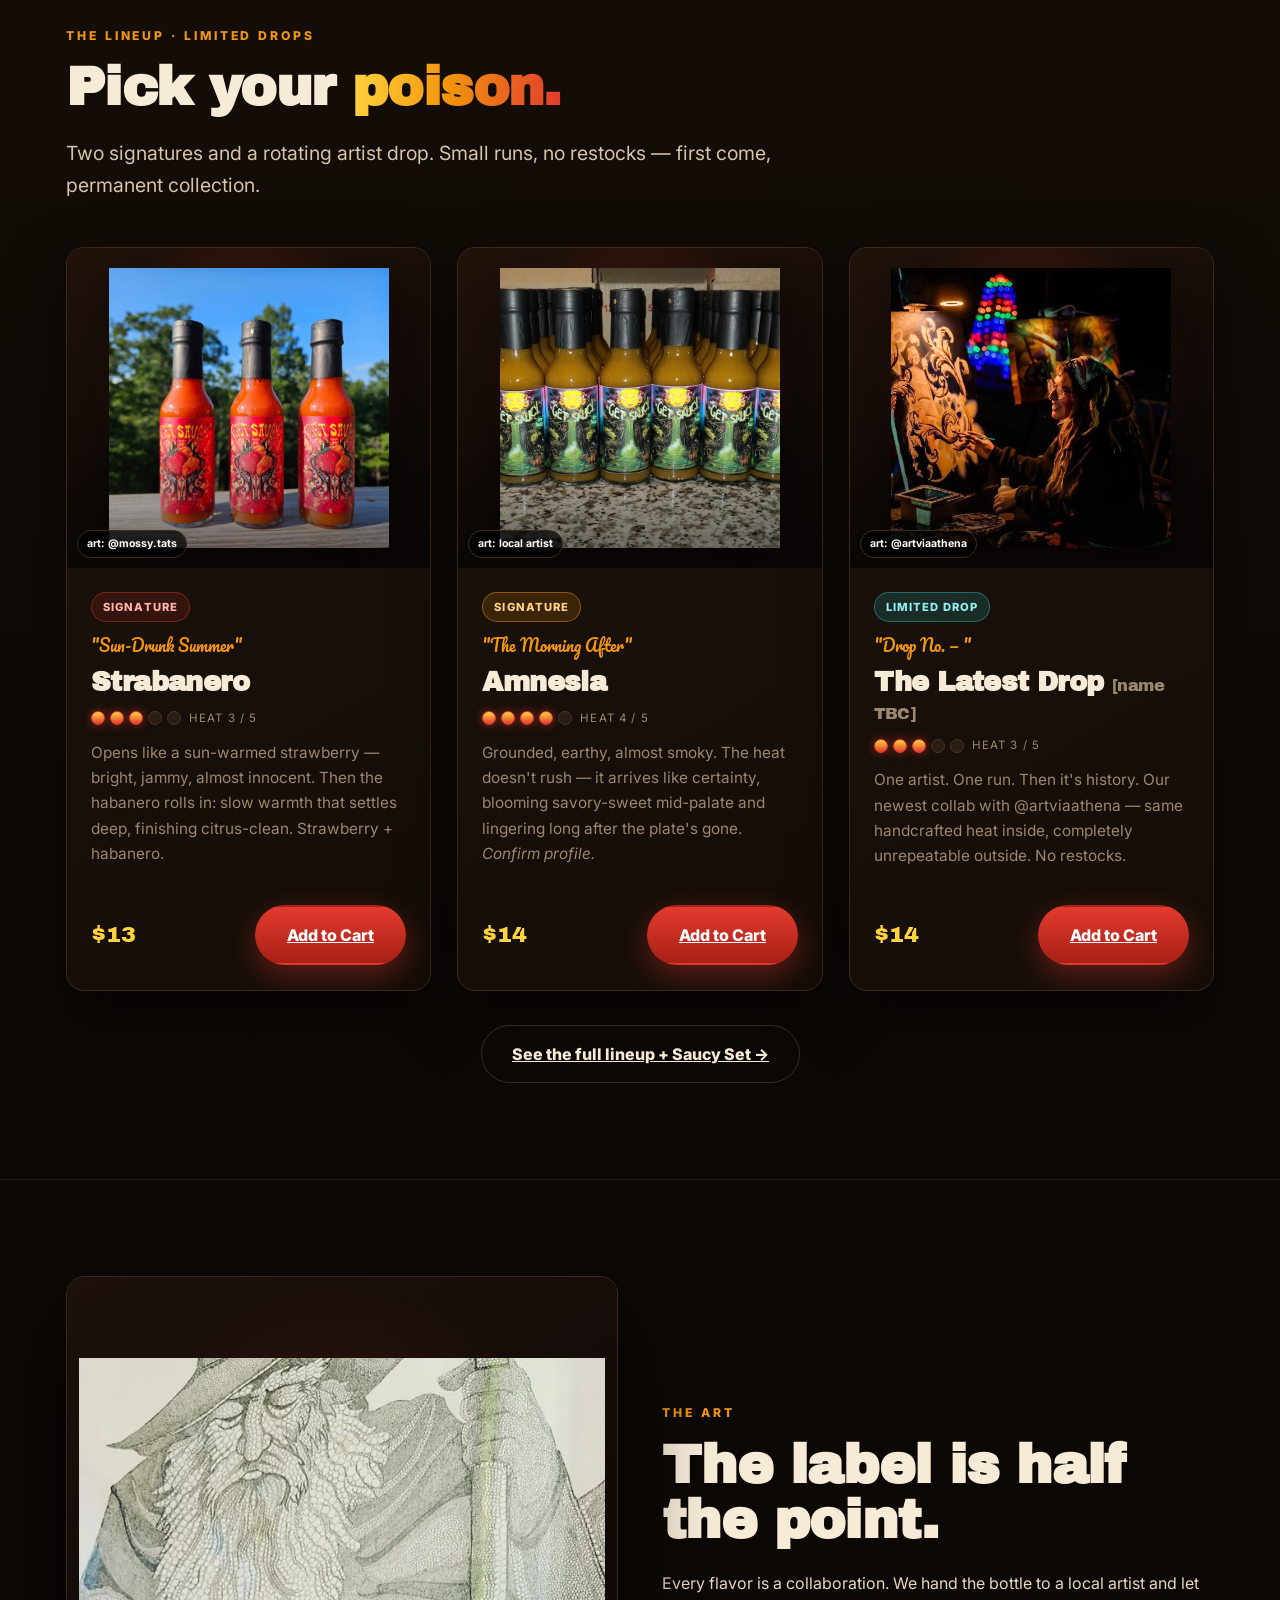
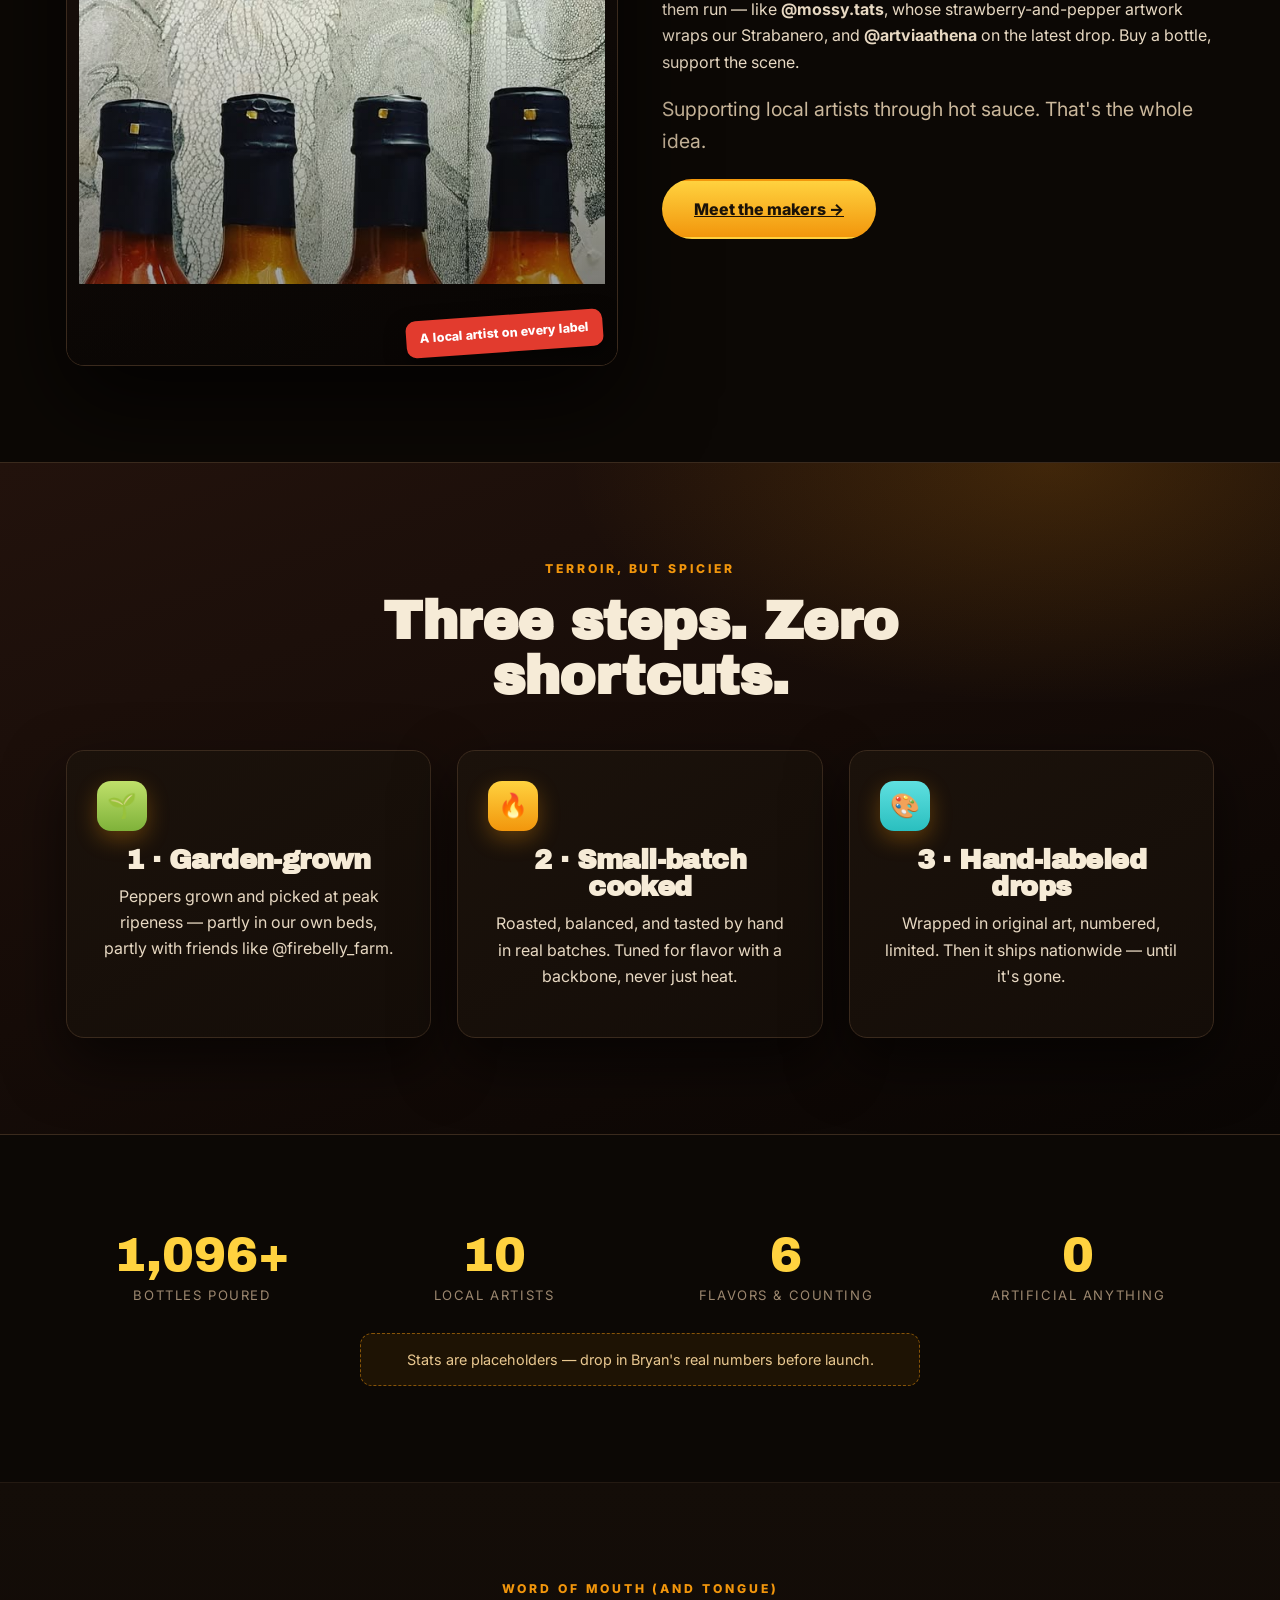
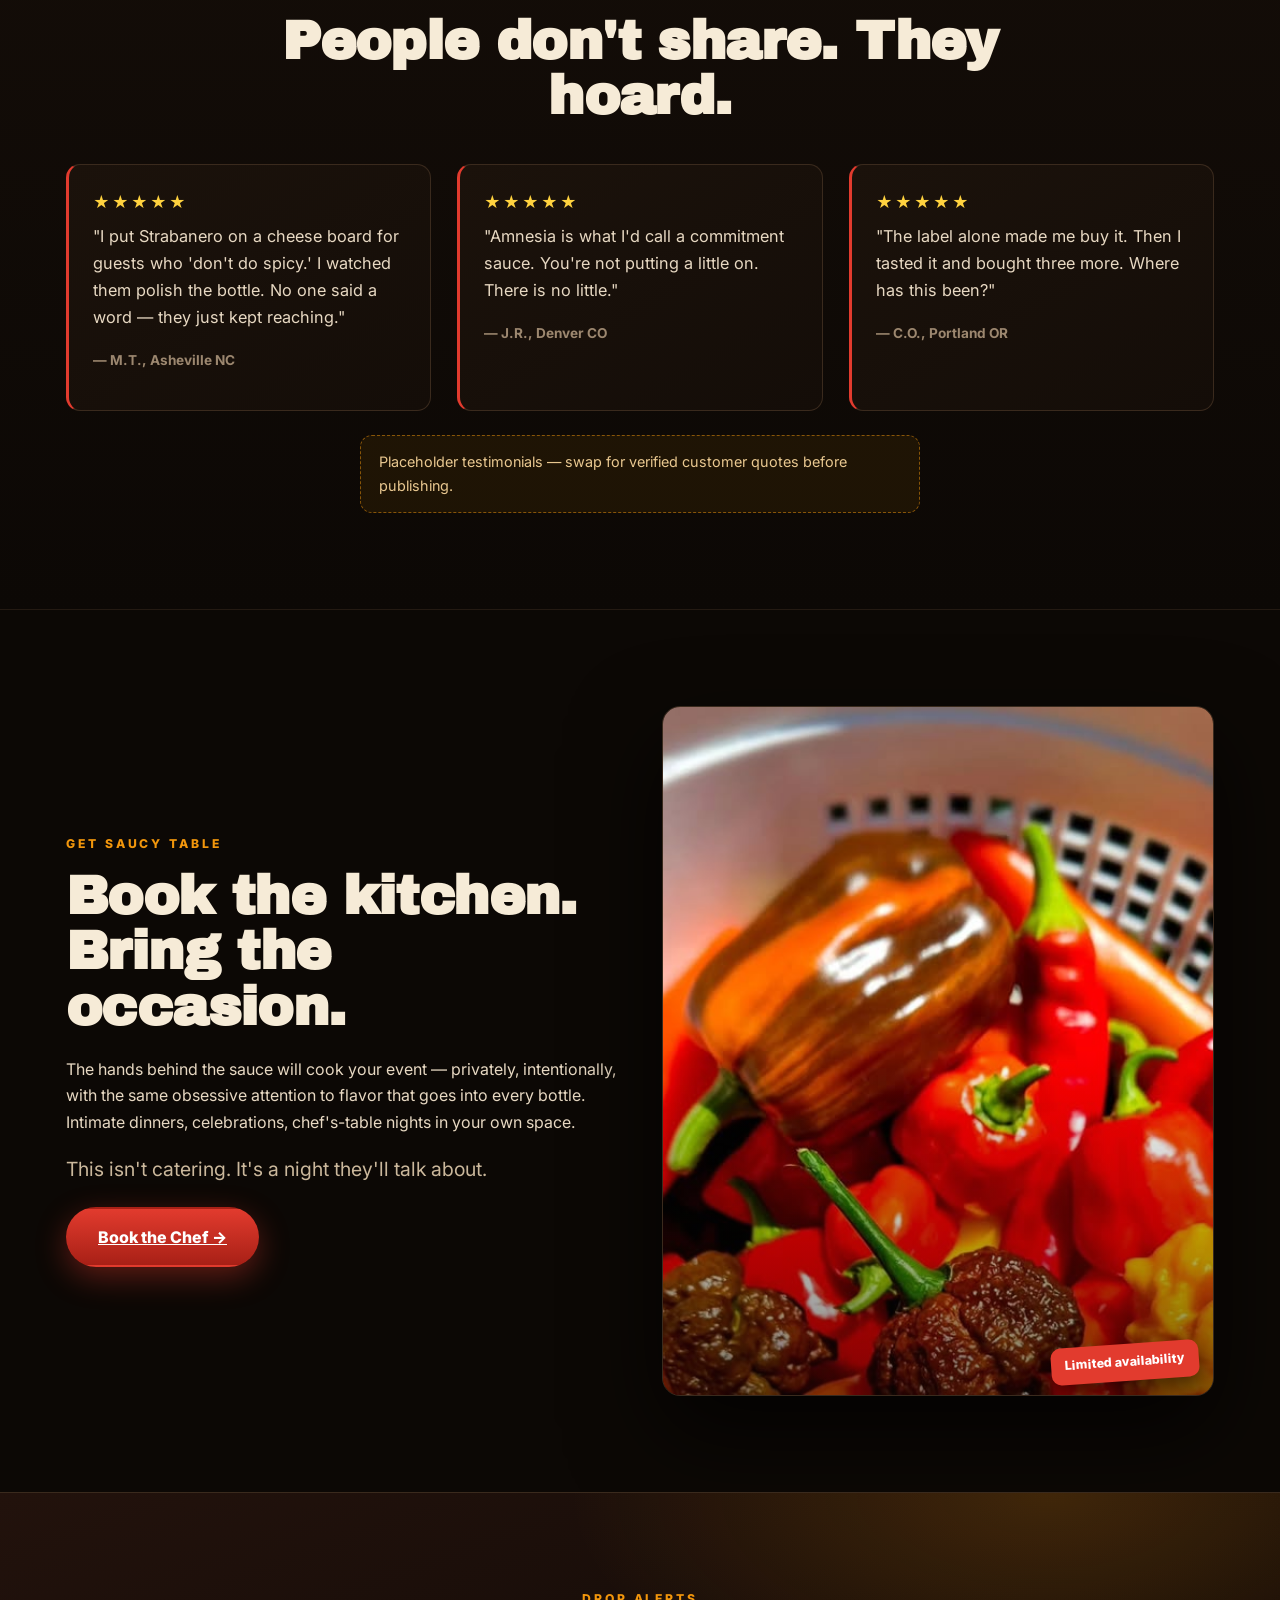
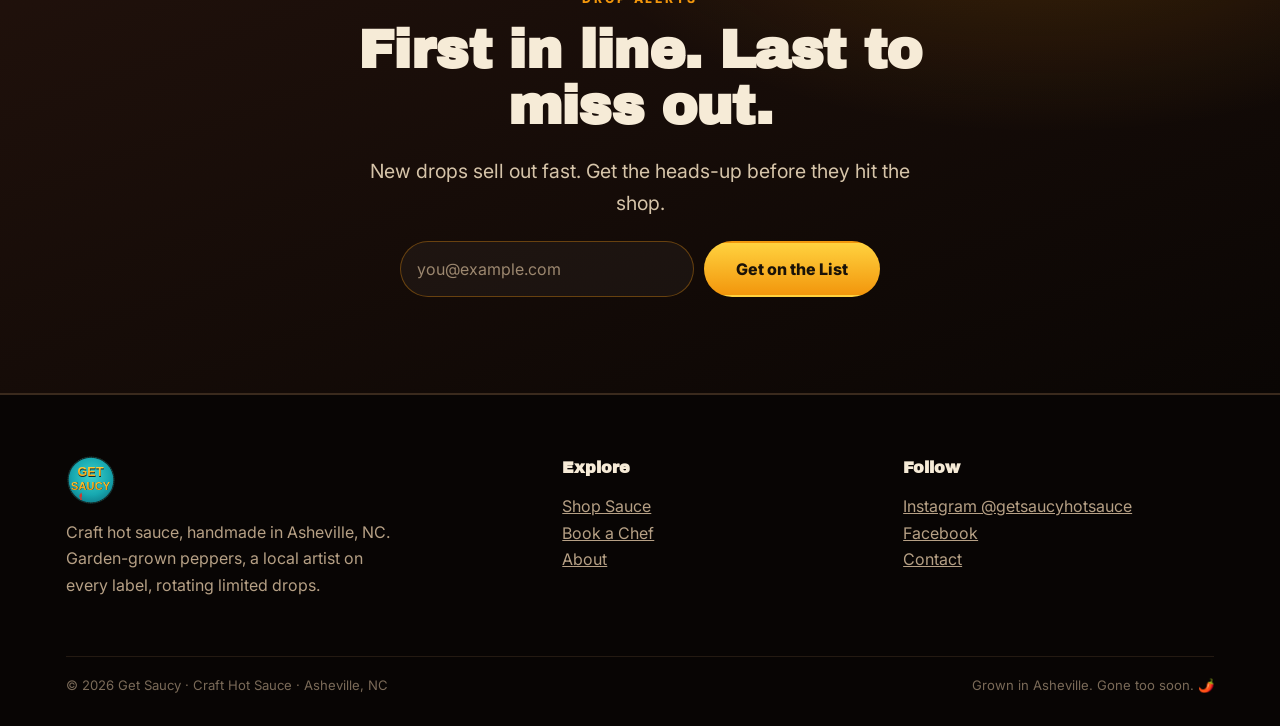
==== commit 80123216: "Add files via upload" ====
--- a/index.html
+++ b/index.html
@@ -14,6 +14,14 @@
 <link rel="preconnect" href="https://fonts.gstatic.com" crossorigin>
 <link href="https://fonts.googleapis.com/css2?family=Archivo+Black&family=Inter:wght@400;600;700;800&family=Pacifico&display=swap" rel="stylesheet">
 <link rel="stylesheet" href="assets/styles.css">
+<style>
+/* Hero brand emblem in the left gutter (wide screens only) */
+.hero__emblem{display:none;position:absolute;top:50%;right:calc(50% + 560px);transform:translateY(-50%);height:36%;max-height:360px;width:auto;z-index:3;
+  filter:drop-shadow(0 0 48px rgba(42,191,191,.45)) drop-shadow(0 0 26px rgba(255,210,63,.3));animation:gsfloat 6s ease-in-out infinite}
+@media(min-width:1850px){.hero__emblem{display:block}}
+@keyframes gsfloat{0%,100%{transform:translateY(-50%)}50%{transform:translateY(calc(-50% - 14px))}}
+@media (prefers-reduced-motion:reduce){.hero__emblem{animation:none}}
+</style>
 </head>
 <body>
 <a class="skip-link" href="#main">Skip to content</a>
@@ -38,6 +46,7 @@
 <!-- HERO -->
 <section class="hero">
   <canvas class="hero__canvas" aria-hidden="true"></canvas>
+  <img class="hero__emblem" src="assets/logo.svg" alt="" aria-hidden="true">
   <img class="hero__img" src="assets/gs-strabanero.jpg" alt="Get Saucy Strabanero bottles glowing in golden light" loading="eager">
   <div class="wrap">
     <p class="eyebrow reveal">Craft Hot Sauce · Asheville, NC</p>
